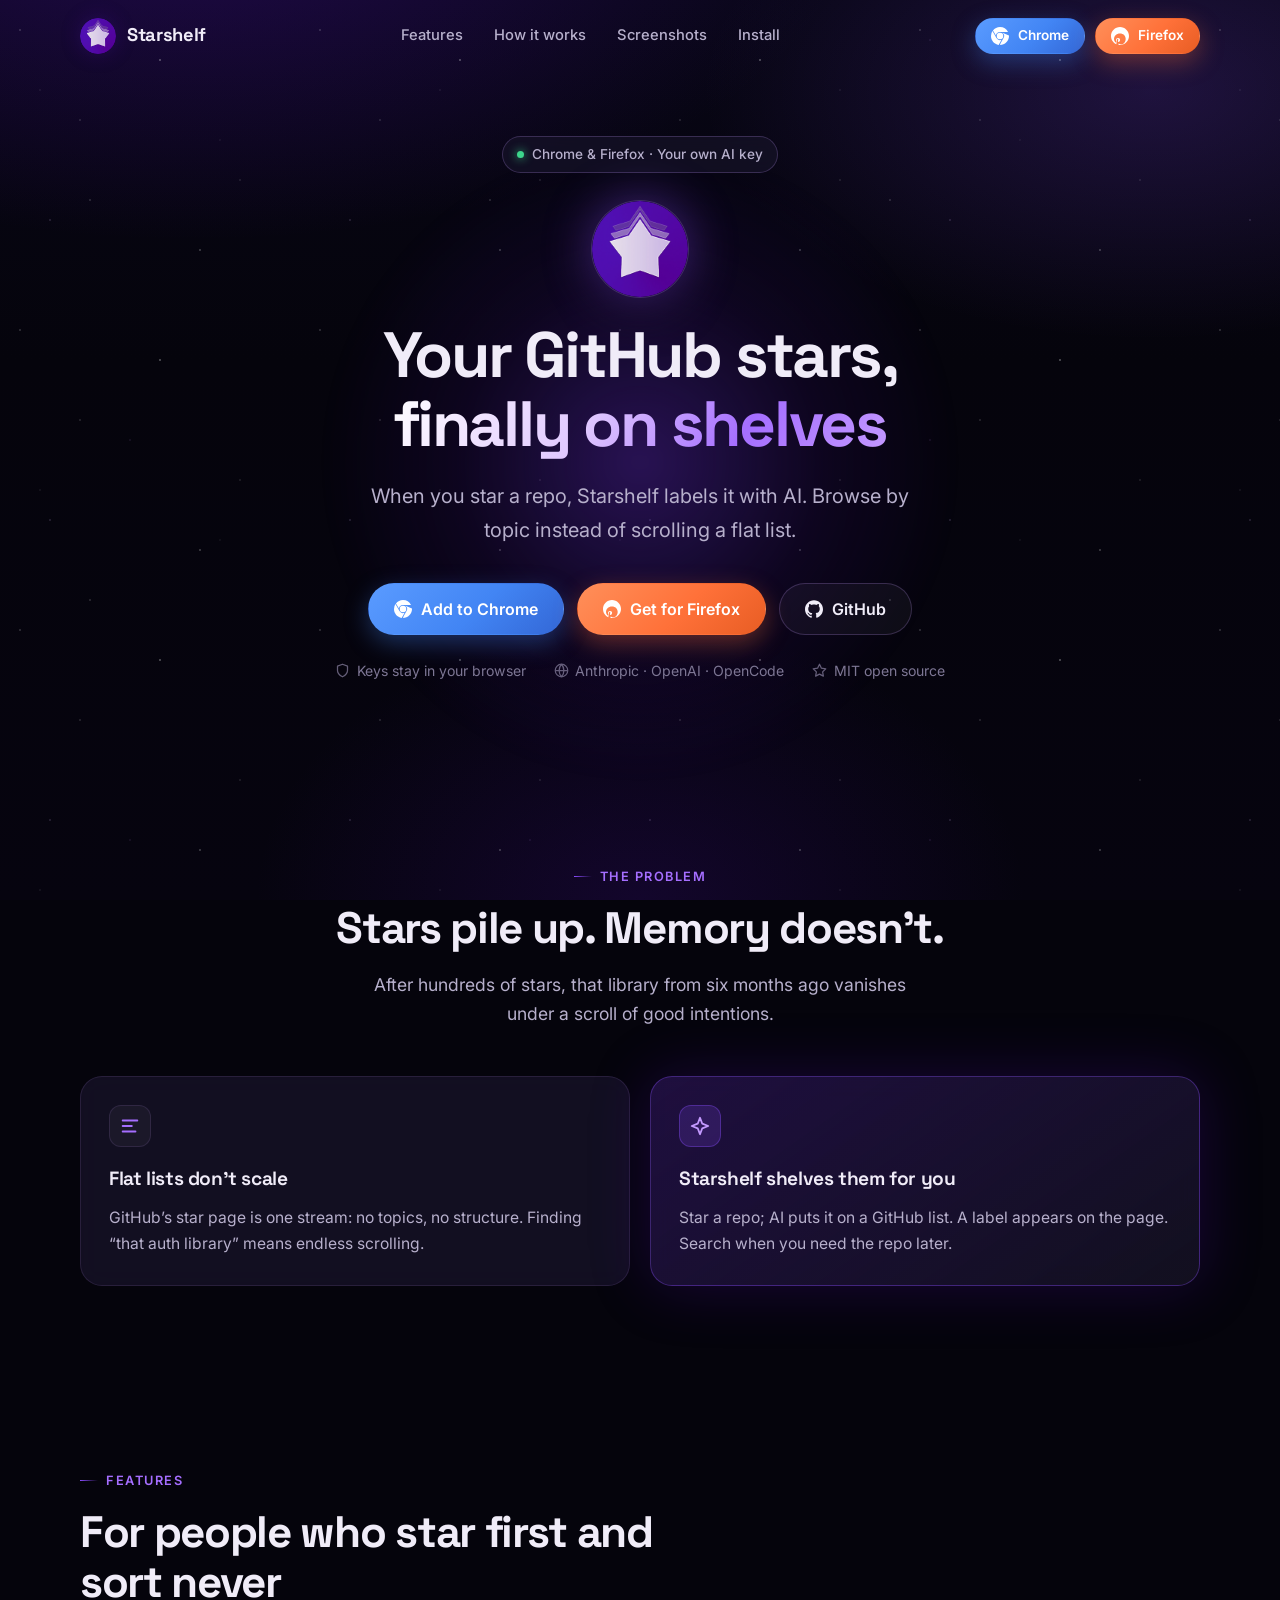
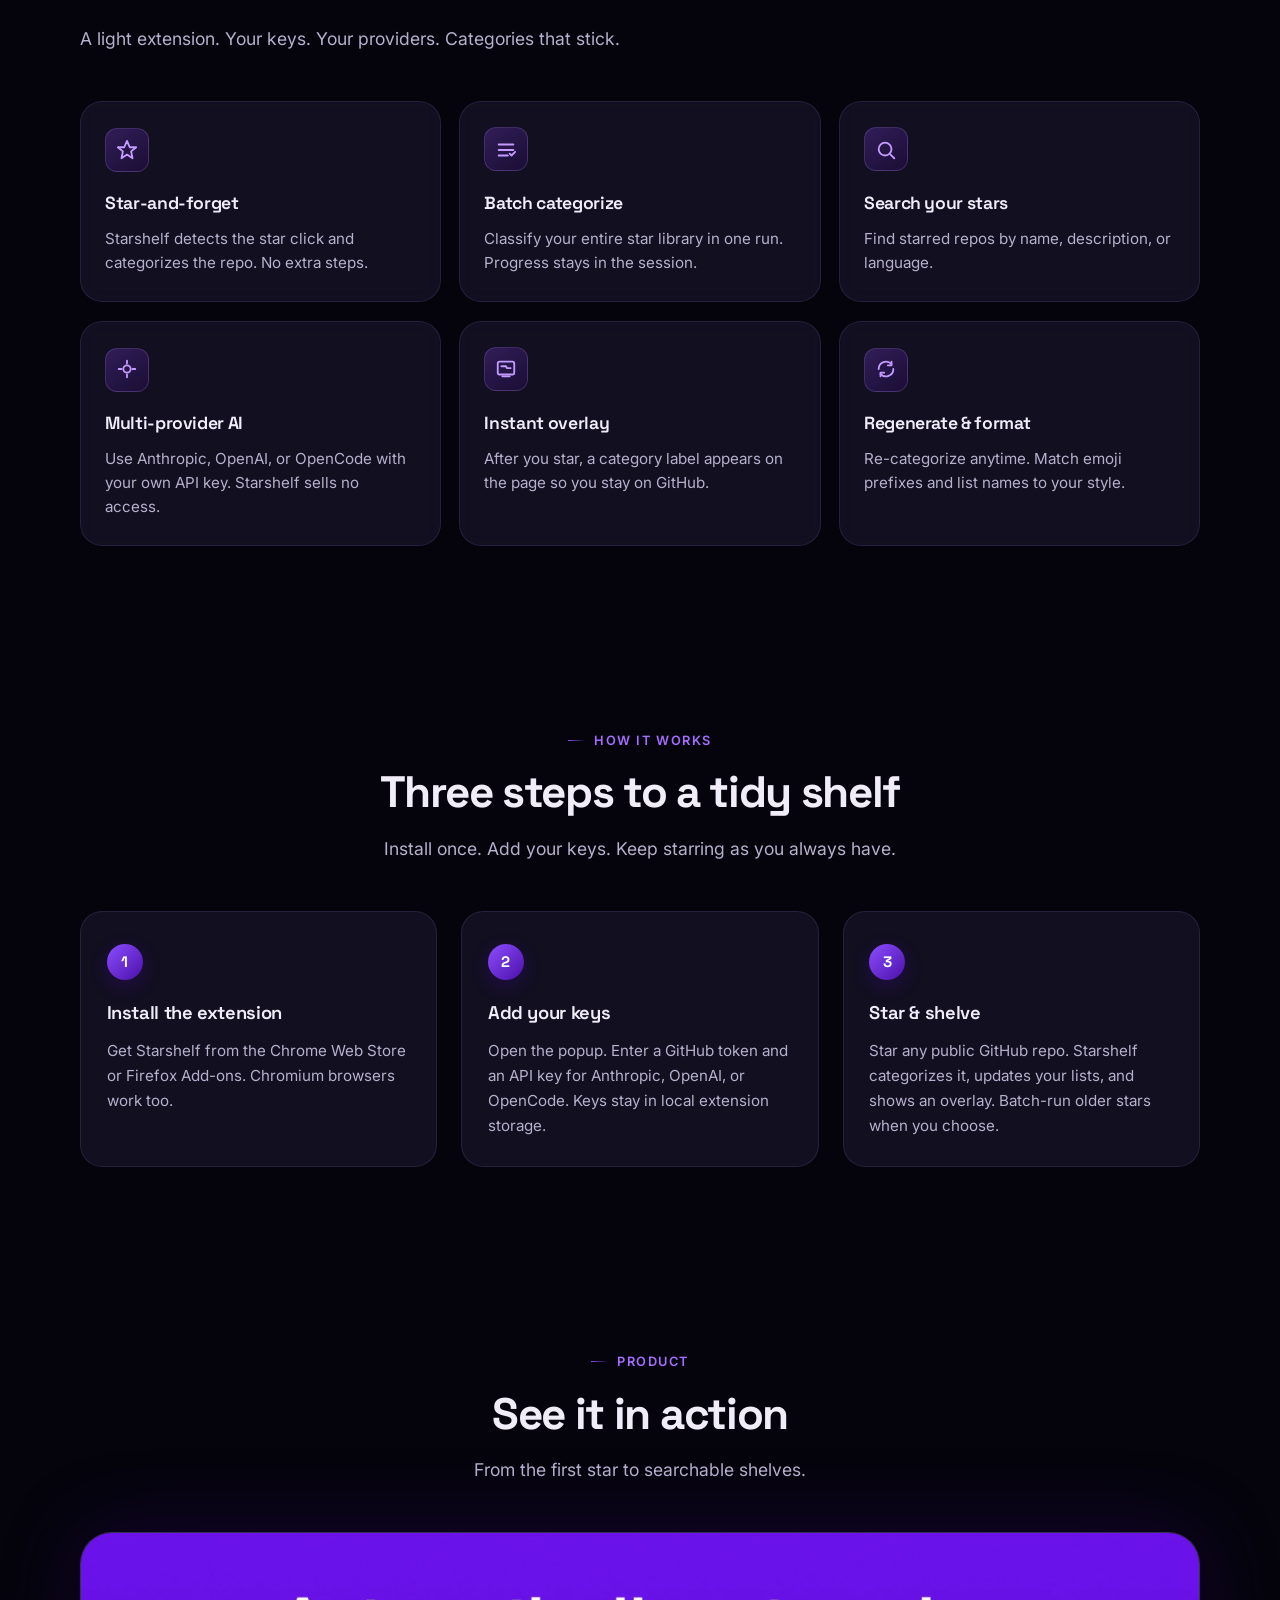
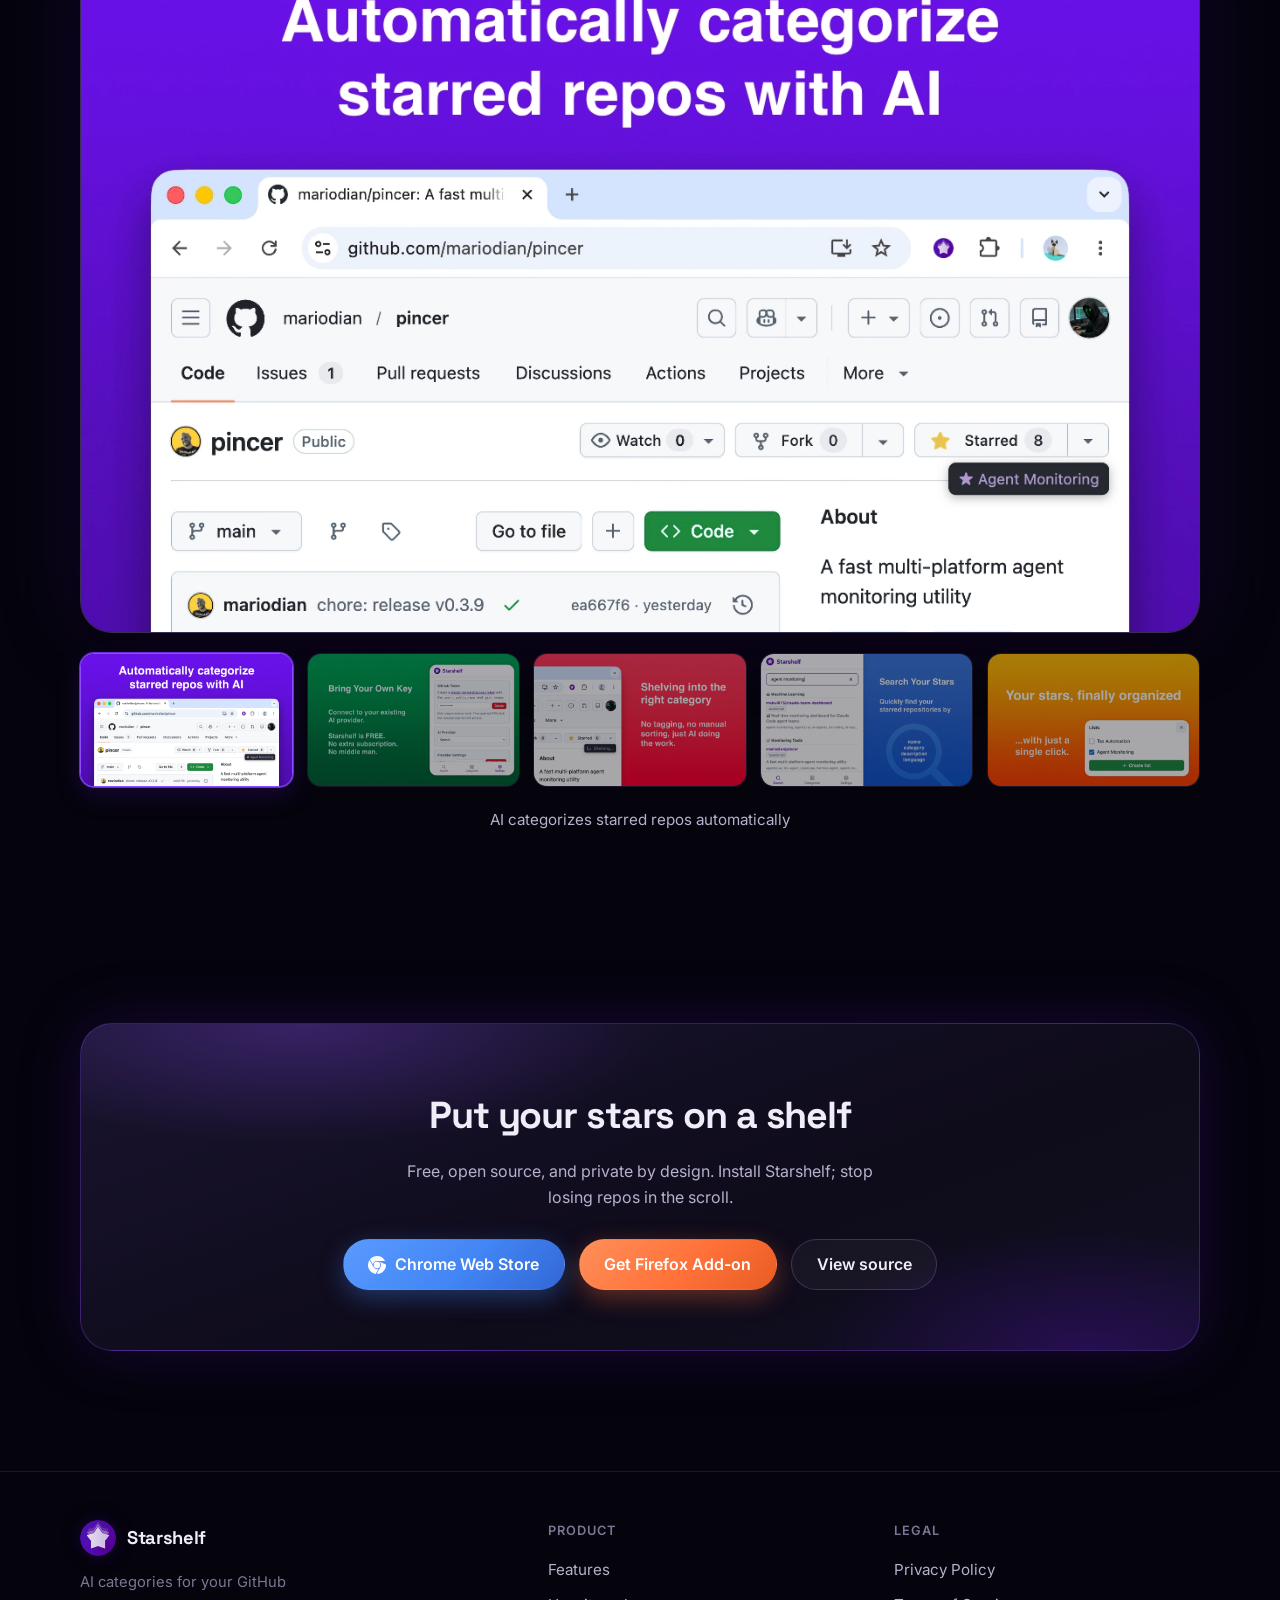
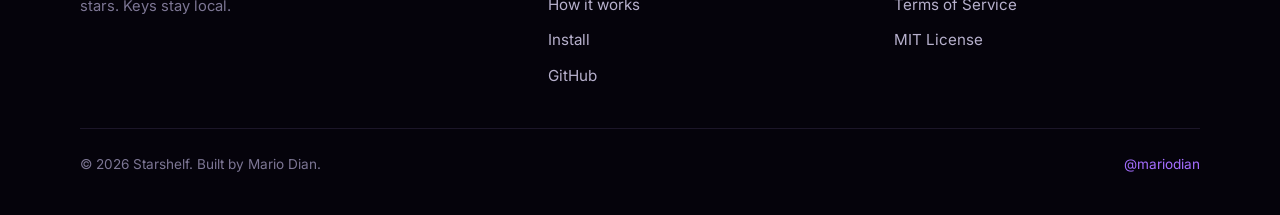
==== index.html @ 8010df92 "feat: add Starshelf marketing site for GitHub Pages Landing page, privacy policy, and terms of servi" ====
<!DOCTYPE html>
<html lang="en">
  <head>
    <meta charset="utf-8" />
    <meta name="viewport" content="width=device-width, initial-scale=1" />
    <title>Starshelf — Auto-categorize GitHub stars with AI</title>
    <meta
      name="description"
      content="Starshelf auto-categorizes your GitHub stars with AI. Chrome and Firefox. Your keys stay in your browser."
    />
    <meta name="theme-color" content="#0a0814" />
    <meta property="og:type" content="website" />
    <meta property="og:title" content="Starshelf — Auto-categorize GitHub stars with AI" />
    <meta
      property="og:description"
      content="Star a repo. Starshelf shelves it. Chrome and Firefox."
    />
    <meta property="og:image" content="assets/icon-256.png" />
    <meta name="twitter:card" content="summary" />
    <meta name="twitter:title" content="Starshelf" />
    <meta
      name="twitter:description"
      content="Auto-categorize GitHub stars with AI. Chrome and Firefox."
    />
    <link rel="icon" type="image/png" href="assets/icon-256.png" />
    <link rel="apple-touch-icon" href="assets/icon-256.png" />
    <link rel="preconnect" href="https://fonts.googleapis.com" />
    <link rel="preconnect" href="https://fonts.gstatic.com" crossorigin />
    <link
      href="https://fonts.googleapis.com/css2?family=Inter:wght@400;500;600;700&family=Space+Grotesk:wght@500;600;700&display=swap"
      rel="stylesheet"
    />
    <link rel="stylesheet" href="css/styles.css" />
  </head>
  <body>
    <div class="cosmic-bg" aria-hidden="true"></div>
    <div class="stars" aria-hidden="true"></div>
    <div class="stars-2" aria-hidden="true"></div>

    <header class="site-header">
      <nav class="nav" aria-label="Primary">
        <a class="brand" href="index.html">
          <img class="brand-mark" src="assets/icon-256.png" width="36" height="36" alt="" />
          Starshelf
        </a>

        <ul class="nav-links">
          <li><a href="#features">Features</a></li>
          <li><a href="#how-it-works">How it works</a></li>
          <li><a href="#screenshots">Screenshots</a></li>
          <li><a href="#install">Install</a></li>
        </ul>

        <div class="nav-cta">
          <a
            class="btn btn-chrome btn-sm"
            href="https://chromewebstore.google.com/detail/starshelf/cofjbnkmfcpmpdlonjookehnpncaalpj"
            target="_blank"
            rel="noopener noreferrer"
          >
            <svg viewBox="0 0 24 24" fill="currentColor" aria-hidden="true">
              <path
                d="M12 0C8.21 0 4.831 1.757 2.632 4.501l3.953 6.848A5.454 5.454 0 0 1 12 6.545h10.691A12 12 0 0 0 12 0zM1.931 5.47A11.943 11.943 0 0 0 0 12c0 6.012 4.42 10.991 10.189 11.864l3.953-6.847a5.45 5.45 0 0 1-6.865-2.29zm13.342 2.166a5.446 5.446 0 0 1 1.45 7.09l.002.002-3.954 6.848A12 12 0 0 0 12 24c6.627 0 12-5.373 12-12 0-.255-.01-.508-.028-.76zM12 16.364a4.364 4.364 0 1 1 0-8.728 4.364 4.364 0 0 1 0 8.728z"
              />
            </svg>
            Chrome
          </a>
          <a
            class="btn btn-firefox btn-sm"
            href="https://addons.mozilla.org/en-US/firefox/addon/starshelf/"
            target="_blank"
            rel="noopener noreferrer"
          >
            <svg viewBox="0 0 24 24" fill="currentColor" aria-hidden="true">
              <path
                d="M12 0C5.373 0 0 5.373 0 12c0 4.959 3.013 9.204 7.277 10.999-.054-.47-.103-1.194.021-1.71.113-.466.728-2.967.728-2.967s-.186-.372-.186-.92c0-.862.5-1.506 1.122-1.506.529 0 .785.397.785.873 0 .532-.338 1.327-.513 2.064-.146.617.309 1.12.917 1.12 1.101 0 1.947-1.161 1.947-2.835 0-1.482-1.065-2.518-2.587-2.518-1.762 0-2.797 1.322-2.797 2.688 0 .532.205 1.103.461 1.414a.37.37 0 0 1 .085.354c-.093.39-.3 1.23-.341 1.401-.053.226-.176.274-.406.165-1.514-.705-2.461-2.92-2.461-4.701 0-3.831 2.784-7.352 8.024-7.352 4.213 0 7.49 3.003 7.49 7.015 0 4.186-2.64 7.554-6.304 7.554-1.231 0-2.39-.641-2.785-1.398l-.757 2.884c-.274 1.055-1.015 2.378-1.512 3.184A12.01 12.01 0 0 0 12 24c6.627 0 12-5.373 12-12S18.627 0 12 0z"
              />
            </svg>
            Firefox
          </a>
        </div>

        <button
          class="nav-toggle"
          type="button"
          aria-label="Open menu"
          aria-expanded="false"
          aria-controls="mobile-nav"
        >
          <svg viewBox="0 0 24 24" fill="none" stroke="currentColor" stroke-width="2" aria-hidden="true">
            <path d="M4 7h16M4 12h16M4 17h16" stroke-linecap="round" />
          </svg>
        </button>
      </nav>
    </header>

    <main>
      <!-- Hero -->
      <section class="hero">
        <div class="hero-orb" aria-hidden="true"></div>
        <div class="container">
          <div class="hero-badge reveal">
            <span class="hero-badge-dot" aria-hidden="true"></span>
            Chrome &amp; Firefox · Your own AI key
          </div>

          <img
            class="hero-icon reveal reveal-delay-1"
            src="assets/icon-256.png"
            width="96"
            height="96"
            alt="Starshelf icon — stacked stars on purple"
          />

          <h1 class="reveal reveal-delay-1">
            Your GitHub stars,<br />
            <span class="gradient">finally on shelves</span>
          </h1>

          <p class="hero-lead reveal reveal-delay-2">
            When you star a repo, Starshelf labels it with AI. Browse by topic instead of
            scrolling a flat list.
          </p>

          <div class="hero-actions reveal reveal-delay-3">
            <a
              class="btn btn-chrome btn-lg"
              href="https://chromewebstore.google.com/detail/starshelf/cofjbnkmfcpmpdlonjookehnpncaalpj"
              target="_blank"
              rel="noopener noreferrer"
            >
              <svg viewBox="0 0 24 24" fill="currentColor" aria-hidden="true">
                <path
                  d="M12 0C8.21 0 4.831 1.757 2.632 4.501l3.953 6.848A5.454 5.454 0 0 1 12 6.545h10.691A12 12 0 0 0 12 0zM1.931 5.47A11.943 11.943 0 0 0 0 12c0 6.012 4.42 10.991 10.189 11.864l3.953-6.847a5.45 5.45 0 0 1-6.865-2.29zm13.342 2.166a5.446 5.446 0 0 1 1.45 7.09l.002.002-3.954 6.848A12 12 0 0 0 12 24c6.627 0 12-5.373 12-12 0-.255-.01-.508-.028-.76zM12 16.364a4.364 4.364 0 1 1 0-8.728 4.364 4.364 0 0 1 0 8.728z"
                />
              </svg>
              Add to Chrome
            </a>
            <a
              class="btn btn-firefox btn-lg"
              href="https://addons.mozilla.org/en-US/firefox/addon/starshelf/"
              target="_blank"
              rel="noopener noreferrer"
            >
              <svg viewBox="0 0 24 24" fill="currentColor" aria-hidden="true">
                <path
                  d="M12 0C5.373 0 0 5.373 0 12c0 4.959 3.013 9.204 7.277 10.999-.054-.47-.103-1.194.021-1.71.113-.466.728-2.967.728-2.967s-.186-.372-.186-.92c0-.862.5-1.506 1.122-1.506.529 0 .785.397.785.873 0 .532-.338 1.327-.513 2.064-.146.617.309 1.12.917 1.12 1.101 0 1.947-1.161 1.947-2.835 0-1.482-1.065-2.518-2.587-2.518-1.762 0-2.797 1.322-2.797 2.688 0 .532.205 1.103.461 1.414a.37.37 0 0 1 .085.354c-.093.39-.3 1.23-.341 1.401-.053.226-.176.274-.406.165-1.514-.705-2.461-2.92-2.461-4.701 0-3.831 2.784-7.352 8.024-7.352 4.213 0 7.49 3.003 7.49 7.015 0 4.186-2.64 7.554-6.304 7.554-1.231 0-2.39-.641-2.785-1.398l-.757 2.884c-.274 1.055-1.015 2.378-1.512 3.184A12.01 12.01 0 0 0 12 24c6.627 0 12-5.373 12-12S18.627 0 12 0z"
                />
              </svg>
              Get for Firefox
            </a>
            <a
              class="btn btn-ghost btn-lg"
              href="https://github.com/mariodian/starshelf"
              target="_blank"
              rel="noopener noreferrer"
            >
              <svg viewBox="0 0 24 24" fill="currentColor" aria-hidden="true">
                <path
                  d="M12 .297c-6.63 0-12 5.373-12 12 0 5.303 3.438 9.8 8.205 11.385.6.113.82-.258.82-.577 0-.285-.01-1.04-.015-2.04-3.338.724-4.042-1.61-4.042-1.61C4.422 18.07 3.633 17.7 3.633 17.7c-1.087-.744.084-.729.084-.729 1.205.084 1.838 1.236 1.838 1.236 1.07 1.835 2.809 1.305 3.495.998.108-.776.417-1.305.76-1.605-2.665-.3-5.466-1.332-5.466-5.93 0-1.31.465-2.38 1.235-3.22-.135-.303-.54-1.523.105-3.176 0 0 1.005-.322 3.3 1.23.96-.267 1.98-.399 3-.405 1.02.006 2.04.138 3 .405 2.28-1.552 3.285-1.23 3.285-1.23.645 1.653.24 2.873.12 3.176.765.84 1.23 1.91 1.23 3.22 0 4.61-2.805 5.625-5.475 5.92.42.36.81 1.096.81 2.22 0 1.606-.015 2.896-.015 3.286 0 .315.21.69.825.57C20.565 22.092 24 17.592 24 12.297c0-6.627-5.373-12-12-12"
                />
              </svg>
              GitHub
            </a>
          </div>

          <div class="hero-meta reveal reveal-delay-4">
            <span>
              <svg viewBox="0 0 24 24" fill="none" stroke="currentColor" stroke-width="2" aria-hidden="true">
                <path d="M12 22s8-4 8-10V5l-8-3-8 3v7c0 6 8 10 8 10z" stroke-linecap="round" stroke-linejoin="round" />
              </svg>
              Keys stay in your browser
            </span>
            <span>
              <svg viewBox="0 0 24 24" fill="none" stroke="currentColor" stroke-width="2" aria-hidden="true">
                <circle cx="12" cy="12" r="10" />
                <path d="M2 12h20M12 2a15 15 0 0 1 0 20M12 2a15 15 0 0 0 0 20" />
              </svg>
              Anthropic · OpenAI · OpenCode
            </span>
            <span>
              <svg viewBox="0 0 24 24" fill="none" stroke="currentColor" stroke-width="2" aria-hidden="true">
                <path d="M12 2l3.09 6.26L22 9.27l-5 4.87 1.18 6.88L12 17.77l-6.18 3.25L7 14.14 2 9.27l6.91-1.01L12 2z" stroke-linejoin="round" />
              </svg>
              MIT open source
            </span>
          </div>
        </div>
      </section>

      <!-- Problem -->
      <section class="section" id="why" aria-labelledby="why-title">
        <div class="container">
          <div class="section-header centered reveal">
            <div class="section-label">The problem</div>
            <h2 class="section-title" id="why-title">Stars pile up. Memory doesn’t.</h2>
            <p class="section-lead">
              After hundreds of stars, that library from six months ago vanishes under a scroll of
              good intentions.
            </p>
          </div>

          <div class="problem-grid">
            <article class="problem-card reveal">
              <div class="problem-icon" aria-hidden="true">
                <svg viewBox="0 0 24 24" fill="none" stroke="currentColor" stroke-width="2">
                  <path d="M4 6h16M4 12h10M4 18h14" stroke-linecap="round" />
                </svg>
              </div>
              <h3>Flat lists don’t scale</h3>
              <p>
                GitHub’s star page is one stream: no topics, no structure. Finding “that auth
                library” means endless scrolling.
              </p>
            </article>
            <article class="problem-card highlight reveal reveal-delay-1">
              <div class="problem-icon" aria-hidden="true">
                <svg viewBox="0 0 24 24" fill="none" stroke="currentColor" stroke-width="2">
                  <path d="M12 3l2.5 6.5L21 12l-6.5 2.5L12 21l-2.5-6.5L3 12l6.5-2.5L12 3z" stroke-linejoin="round" />
                </svg>
              </div>
              <h3>Starshelf shelves them for you</h3>
              <p>
                Star a repo; AI puts it on a GitHub list. A label appears on the page. Search when
                you need the repo later.
              </p>
            </article>
          </div>
        </div>
      </section>

      <!-- Features -->
      <section class="section" id="features" aria-labelledby="features-title">
        <div class="container">
          <div class="section-header reveal">
            <div class="section-label">Features</div>
            <h2 class="section-title" id="features-title">For people who star first and sort never</h2>
            <p class="section-lead">A light extension. Your keys. Your providers. Categories that stick.</p>
          </div>

          <div class="features-grid">
            <article class="feature-card reveal">
              <div class="feature-icon" aria-hidden="true">
                <svg viewBox="0 0 24 24" fill="none" stroke="currentColor" stroke-width="2">
                  <path d="M12 2l3 7h7l-5.5 4.5L18 21l-6-4-6 4 1.5-7.5L2 9h7l3-7z" stroke-linejoin="round" />
                </svg>
              </div>
              <h3>Star-and-forget</h3>
              <p>Starshelf detects the star click and categorizes the repo. No extra steps.</p>
            </article>

            <article class="feature-card reveal reveal-delay-1">
              <div class="feature-icon" aria-hidden="true">
                <svg viewBox="0 0 24 24" fill="none" stroke="currentColor" stroke-width="2">
                  <path d="M4 6h16M4 12h16M4 18h10" stroke-linecap="round" />
                  <path d="M16 16l2 2 4-4" stroke-linecap="round" stroke-linejoin="round" />
                </svg>
              </div>
              <h3>Batch categorize</h3>
              <p>Classify your entire star library in one run. Progress stays in the session.</p>
            </article>

            <article class="feature-card reveal reveal-delay-2">
              <div class="feature-icon" aria-hidden="true">
                <svg viewBox="0 0 24 24" fill="none" stroke="currentColor" stroke-width="2">
                  <circle cx="11" cy="11" r="7" />
                  <path d="M21 21l-4.3-4.3" stroke-linecap="round" />
                </svg>
              </div>
              <h3>Search your stars</h3>
              <p>Find starred repos by name, description, or language.</p>
            </article>

            <article class="feature-card reveal">
              <div class="feature-icon" aria-hidden="true">
                <svg viewBox="0 0 24 24" fill="none" stroke="currentColor" stroke-width="2">
                  <path d="M12 3v3M12 18v3M3 12h3M18 12h3" stroke-linecap="round" />
                  <circle cx="12" cy="12" r="4" />
                </svg>
              </div>
              <h3>Multi-provider AI</h3>
              <p>Use Anthropic, OpenAI, or OpenCode with your own API key. Starshelf sells no access.</p>
            </article>

            <article class="feature-card reveal reveal-delay-1">
              <div class="feature-icon" aria-hidden="true">
                <svg viewBox="0 0 24 24" fill="none" stroke="currentColor" stroke-width="2">
                  <rect x="3" y="4" width="18" height="14" rx="2" />
                  <path d="M8 20h8M7 9h5l1 2h4" stroke-linecap="round" stroke-linejoin="round" />
                </svg>
              </div>
              <h3>Instant overlay</h3>
              <p>After you star, a category label appears on the page so you stay on GitHub.</p>
            </article>

            <article class="feature-card reveal reveal-delay-2">
              <div class="feature-icon" aria-hidden="true">
                <svg viewBox="0 0 24 24" fill="none" stroke="currentColor" stroke-width="2">
                  <path d="M4 12a8 8 0 0 1 14-5.3M20 12a8 8 0 0 1-14 5.3" stroke-linecap="round" />
                  <path d="M18 4v4h-4M6 20v-4h4" stroke-linecap="round" stroke-linejoin="round" />
                </svg>
              </div>
              <h3>Regenerate &amp; format</h3>
              <p>Re-categorize anytime. Match emoji prefixes and list names to your style.</p>
            </article>
          </div>
        </div>
      </section>

      <!-- How it works -->
      <section class="section" id="how-it-works" aria-labelledby="how-title">
        <div class="container">
          <div class="section-header centered reveal">
            <div class="section-label">How it works</div>
            <h2 class="section-title" id="how-title">Three steps to a tidy shelf</h2>
            <p class="section-lead">Install once. Add your keys. Keep starring as you always have.</p>
          </div>

          <div class="steps">
            <article class="step reveal">
              <div class="step-num">1</div>
              <h3>Install the extension</h3>
              <p>Get Starshelf from the Chrome Web Store or Firefox Add-ons. Chromium browsers work too.</p>
            </article>
            <article class="step reveal reveal-delay-1">
              <div class="step-num">2</div>
              <h3>Add your keys</h3>
              <p>
                Open the popup. Enter a GitHub token and an API key for Anthropic, OpenAI, or OpenCode.
                Keys stay in local extension storage.
              </p>
            </article>
            <article class="step reveal reveal-delay-2">
              <div class="step-num">3</div>
              <h3>Star &amp; shelve</h3>
              <p>
                Star any public GitHub repo. Starshelf categorizes it, updates your lists, and shows an
                overlay. Batch-run older stars when you choose.
              </p>
            </article>
          </div>
        </div>
      </section>

      <!-- Screenshots -->
      <section class="section" id="screenshots" aria-labelledby="shots-title">
        <div class="container">
          <div class="section-header centered reveal">
            <div class="section-label">Product</div>
            <h2 class="section-title" id="shots-title">See it in action</h2>
            <p class="section-lead">From the first star to searchable shelves.</p>
          </div>

          <div class="shots-stage reveal">
            <div class="shot-main">
              <img
                data-shot-main
                src="assets/screen-1.webp"
                width="1280"
                height="800"
                alt="AI categorizes starred repos automatically"
              />
            </div>
            <div class="shots-rail" role="group" aria-label="Screenshot thumbnails">
              <button
                type="button"
                class="shot-thumb active"
                data-shot-thumb
                data-src="assets/screen-1.webp"
                data-alt="AI categorizes starred repos automatically"
                data-caption="AI categorizes starred repos automatically"
                aria-pressed="true"
              >
                <img src="assets/screen-1.webp" width="320" height="200" alt="" />
              </button>
              <button
                type="button"
                class="shot-thumb"
                data-shot-thumb
                data-src="assets/screen-2.webp"
                data-alt="Bring your own API key"
                data-caption="Your own API key — Anthropic, OpenAI, or OpenCode"
                aria-pressed="false"
              >
                <img src="assets/screen-2.webp" width="320" height="200" alt="" />
              </button>
              <button
                type="button"
                class="shot-thumb"
                data-shot-thumb
                data-src="assets/screen-3.webp"
                data-alt="Stars land on the right category"
                data-caption="Stars land on the right category"
                aria-pressed="false"
              >
                <img src="assets/screen-3.webp" width="320" height="200" alt="" />
              </button>
              <button
                type="button"
                class="shot-thumb"
                data-shot-thumb
                data-src="assets/screen-4.webp"
                data-alt="Search your stars"
                data-caption="Search by name, description, or language"
                aria-pressed="false"
              >
                <img src="assets/screen-4.webp" width="320" height="200" alt="" />
              </button>
              <button
                type="button"
                class="shot-thumb"
                data-shot-thumb
                data-src="assets/screen-5.webp"
                data-alt="Your stars, finally organized"
                data-caption="Your stars, finally organized"
                aria-pressed="false"
              >
                <img src="assets/screen-5.webp" width="320" height="200" alt="" />
              </button>
            </div>
            <p class="shot-caption" data-shot-caption>AI categorizes starred repos automatically</p>
          </div>
        </div>
      </section>

      <!-- Install -->
      <section class="section" id="install" aria-labelledby="install-title">
        <div class="container">
          <div class="install-band reveal">
            <h2 id="install-title">Put your stars on a shelf</h2>
            <p>Free, open source, and private by design. Install Starshelf; stop losing repos in the scroll.</p>
            <div class="install-actions">
              <a
                class="btn btn-chrome btn-lg"
                href="https://chromewebstore.google.com/detail/starshelf/cofjbnkmfcpmpdlonjookehnpncaalpj"
                target="_blank"
                rel="noopener noreferrer"
              >
                <svg viewBox="0 0 24 24" fill="currentColor" aria-hidden="true">
                  <path
                    d="M12 0C8.21 0 4.831 1.757 2.632 4.501l3.953 6.848A5.454 5.454 0 0 1 12 6.545h10.691A12 12 0 0 0 12 0zM1.931 5.47A11.943 11.943 0 0 0 0 12c0 6.012 4.42 10.991 10.189 11.864l3.953-6.847a5.45 5.45 0 0 1-6.865-2.29zm13.342 2.166a5.446 5.446 0 0 1 1.45 7.09l.002.002-3.954 6.848A12 12 0 0 0 12 24c6.627 0 12-5.373 12-12 0-.255-.01-.508-.028-.76zM12 16.364a4.364 4.364 0 1 1 0-8.728 4.364 4.364 0 0 1 0 8.728z"
                  />
                </svg>
                Chrome Web Store
              </a>
              <a
                class="btn btn-firefox btn-lg"
                href="https://addons.mozilla.org/en-US/firefox/addon/starshelf/"
                target="_blank"
                rel="noopener noreferrer"
              >
                Get Firefox Add-on
              </a>
              <a
                class="btn btn-ghost btn-lg"
                href="https://github.com/mariodian/starshelf"
                target="_blank"
                rel="noopener noreferrer"
              >
                View source
              </a>
            </div>
          </div>
        </div>
      </section>
    </main>

    <footer class="site-footer">
      <div class="container">
        <div class="footer-grid">
          <div class="footer-brand">
            <a class="brand" href="index.html">
              <img class="brand-mark" src="assets/icon-256.png" width="36" height="36" alt="" />
              Starshelf
            </a>
            <p>AI categories for your GitHub stars. Keys stay local.</p>
          </div>
          <div class="footer-col">
            <h4>Product</h4>
            <ul>
              <li><a href="#features">Features</a></li>
              <li><a href="#how-it-works">How it works</a></li>
              <li><a href="#install">Install</a></li>
              <li>
                <a href="https://github.com/mariodian/starshelf" target="_blank" rel="noopener noreferrer">GitHub</a>
              </li>
            </ul>
          </div>
          <div class="footer-col">
            <h4>Legal</h4>
            <ul>
              <li><a href="privacy.html">Privacy Policy</a></li>
              <li><a href="terms.html">Terms of Service</a></li>
              <li>
                <a href="https://github.com/mariodian/starshelf/blob/main/LICENSE" target="_blank" rel="noopener noreferrer">MIT License</a>
              </li>
            </ul>
          </div>
        </div>
        <div class="footer-bottom">
          <span>© <span data-year>2026</span> Starshelf. Built by Mario Dian.</span>
          <span>
            <a href="https://x.com/mariodian" target="_blank" rel="noopener noreferrer">@mariodian</a>
          </span>
        </div>
      </div>
    </footer>

    <script src="js/main.js" defer></script>
  </body>
</html>
---- css/styles.css ----
/* Starshelf — dark cosmic product site */

:root {
  --bg-deep: #05040c;
  --bg-base: #0a0814;
  --bg-elevated: #12101f;
  --bg-card: rgba(24, 20, 42, 0.72);
  --bg-card-solid: #161328;
  --bg-glass: rgba(18, 16, 32, 0.72);

  --purple-50: #f3eaff;
  --purple-100: #e0c8ff;
  --purple-200: #c49aff;
  --purple-300: #a56eff;
  --purple-400: #8b4dff;
  --purple-500: #6b2fd9;
  --purple-600: #4c10a9;
  --purple-700: #3a0c82;
  --purple-glow: rgba(139, 77, 255, 0.45);
  --purple-glow-soft: rgba(76, 16, 169, 0.28);

  --text-primary: #f0ecf8;
  --text-secondary: #b7b0cc;
  --text-muted: #7d7694;
  --text-inverse: #ffffff;

  --border-subtle: rgba(196, 154, 255, 0.12);
  --border-strong: rgba(196, 154, 255, 0.22);
  --border-focus: var(--purple-400);

  --chrome: #4285f4;
  --firefox: #ff7139;
  --success: #3dd68c;

  --radius-sm: 8px;
  --radius-md: 14px;
  --radius-lg: 22px;
  --radius-xl: 32px;
  --radius-pill: 999px;

  --shadow-card: 0 18px 50px rgba(0, 0, 0, 0.45);
  --shadow-glow: 0 0 60px var(--purple-glow-soft);
  --shadow-btn: 0 8px 28px rgba(76, 16, 169, 0.45);

  --font-sans: "Inter", system-ui, -apple-system, BlinkMacSystemFont, "Segoe UI",
    sans-serif;
  --font-display: "Space Grotesk", var(--font-sans);

  --nav-h: 72px;
  --container: 1120px;
  --ease: cubic-bezier(0.22, 1, 0.36, 1);
  --header-blur: saturate(140%) blur(16px);
}

*,
*::before,
*::after {
  box-sizing: border-box;
}

html {
  scroll-behavior: smooth;
  scroll-padding-top: calc(var(--nav-h) + 16px);
  -webkit-text-size-adjust: 100%;
}

body {
  margin: 0;
  min-height: 100vh;
  font-family: var(--font-sans);
  font-size: 16px;
  line-height: 1.65;
  color: var(--text-primary);
  background: var(--bg-deep);
  -webkit-font-smoothing: antialiased;
  -moz-osx-font-smoothing: grayscale;
  overflow-x: hidden;
}

img {
  max-width: 100%;
  height: auto;
  display: block;
}

a {
  color: var(--purple-300);
  text-decoration: none;
  transition: color 0.2s var(--ease);
}

a:hover {
  color: var(--purple-100);
}

:focus-visible {
  outline: 2px solid var(--border-focus);
  outline-offset: 3px;
}

/* ——— Starfield background ——— */

.cosmic-bg {
  position: fixed;
  inset: 0;
  z-index: -2;
  pointer-events: none;
  background:
    radial-gradient(1200px 600px at 15% -10%, rgba(76, 16, 169, 0.35), transparent 55%),
    radial-gradient(900px 500px at 90% 10%, rgba(139, 77, 255, 0.18), transparent 50%),
    radial-gradient(700px 500px at 50% 100%, rgba(58, 12, 130, 0.25), transparent 55%),
    linear-gradient(180deg, #080616 0%, var(--bg-deep) 40%, #06040f 100%);
}

.stars,
.stars-2 {
  position: fixed;
  inset: 0;
  z-index: -1;
  pointer-events: none;
  background-repeat: repeat;
  background-size: 300px 300px;
  opacity: 0.55;
}

.stars {
  background-image:
    radial-gradient(1px 1px at 20px 30px, rgba(255, 255, 255, 0.9), transparent),
    radial-gradient(1px 1px at 80px 120px, rgba(255, 255, 255, 0.7), transparent),
    radial-gradient(1.5px 1.5px at 160px 60px, rgba(255, 255, 255, 0.85), transparent),
    radial-gradient(1px 1px at 240px 180px, rgba(255, 255, 255, 0.55), transparent),
    radial-gradient(1px 1px at 50px 220px, rgba(224, 200, 255, 0.8), transparent),
    radial-gradient(1.5px 1.5px at 200px 250px, rgba(255, 255, 255, 0.65), transparent);
  animation: drift 120s linear infinite;
}

.stars-2 {
  background-image:
    radial-gradient(1px 1px at 40px 90px, rgba(255, 255, 255, 0.5), transparent),
    radial-gradient(1px 1px at 130px 40px, rgba(196, 154, 255, 0.7), transparent),
    radial-gradient(1px 1px at 220px 140px, rgba(255, 255, 255, 0.4), transparent),
    radial-gradient(1.5px 1.5px at 90px 200px, rgba(255, 255, 255, 0.6), transparent);
  background-size: 400px 400px;
  opacity: 0.4;
  animation: drift 180s linear infinite reverse;
}

@keyframes drift {
  from {
    transform: translate3d(0, 0, 0);
  }
  to {
    transform: translate3d(-300px, -150px, 0);
  }
}

/* ——— Layout ——— */

.container {
  width: min(100% - 2.5rem, var(--container));
  margin-inline: auto;
}

.section {
  padding: 5.5rem 0;
  position: relative;
}

.section-sm {
  padding: 3.5rem 0;
}

.section-label {
  display: inline-flex;
  align-items: center;
  gap: 0.5rem;
  font-size: 0.8rem;
  font-weight: 600;
  letter-spacing: 0.12em;
  text-transform: uppercase;
  color: var(--purple-300);
  margin-bottom: 1rem;
}

.section-label::before {
  content: "";
  width: 18px;
  height: 1px;
  background: linear-gradient(90deg, var(--purple-400), transparent);
}

.section-title {
  font-family: var(--font-display);
  font-size: clamp(1.85rem, 3.5vw, 2.75rem);
  font-weight: 700;
  letter-spacing: -0.03em;
  line-height: 1.15;
  margin: 0 0 1rem;
  color: var(--text-primary);
}

.section-lead {
  font-size: 1.1rem;
  color: var(--text-secondary);
  max-width: 36rem;
  margin: 0;
}

.section-header {
  margin-bottom: 3rem;
  max-width: 40rem;
}

.section-header.centered {
  text-align: center;
  margin-inline: auto;
}

.section-header.centered .section-lead {
  margin-inline: auto;
}

/* ——— Nav ——— */

.site-header {
  position: sticky;
  top: 0;
  z-index: 100;
  height: var(--nav-h);
  display: flex;
  align-items: center;
  border-bottom: 1px solid transparent;
  transition:
    background 0.3s var(--ease),
    border-color 0.3s var(--ease),
    backdrop-filter 0.3s var(--ease);
}

.site-header.scrolled {
  background: var(--bg-glass);
  backdrop-filter: var(--header-blur);
  -webkit-backdrop-filter: var(--header-blur);
  border-bottom-color: var(--border-subtle);
}

.nav {
  display: flex;
  align-items: center;
  justify-content: space-between;
  gap: 1.5rem;
  width: min(100% - 2.5rem, var(--container));
  margin-inline: auto;
}

.brand {
  display: inline-flex;
  align-items: center;
  gap: 0.7rem;
  color: var(--text-primary);
  font-family: var(--font-display);
  font-weight: 700;
  font-size: 1.15rem;
  letter-spacing: -0.02em;
}

.brand:hover {
  color: var(--text-primary);
}

.brand-mark {
  width: 36px;
  height: 36px;
  border-radius: 50%;
  box-shadow: 0 0 20px var(--purple-glow-soft);
}

.nav-links {
  display: flex;
  align-items: center;
  gap: 0.25rem;
  list-style: none;
  margin: 0;
  padding: 0;
}

.nav-links a {
  display: inline-flex;
  padding: 0.5rem 0.85rem;
  color: var(--text-secondary);
  font-size: 0.92rem;
  font-weight: 500;
  border-radius: var(--radius-sm);
  transition:
    color 0.2s var(--ease),
    background 0.2s var(--ease);
}

.nav-links a:hover {
  color: var(--text-primary);
  background: rgba(255, 255, 255, 0.04);
}

.nav-cta {
  display: flex;
  align-items: center;
  gap: 0.6rem;
}

.nav-toggle {
  display: none;
  width: 42px;
  height: 42px;
  border: 1px solid var(--border-subtle);
  border-radius: var(--radius-sm);
  background: transparent;
  color: var(--text-primary);
  cursor: pointer;
  align-items: center;
  justify-content: center;
  padding: 0;
}

.nav-toggle svg {
  width: 20px;
  height: 20px;
}

/* ——— Buttons ——— */

.btn {
  display: inline-flex;
  align-items: center;
  justify-content: center;
  gap: 0.55rem;
  padding: 0.75rem 1.25rem;
  font-family: inherit;
  font-size: 0.95rem;
  font-weight: 600;
  line-height: 1.2;
  border-radius: var(--radius-pill);
  border: 1px solid transparent;
  cursor: pointer;
  text-decoration: none;
  white-space: nowrap;
  transition:
    transform 0.2s var(--ease),
    background 0.2s var(--ease),
    border-color 0.2s var(--ease),
    box-shadow 0.2s var(--ease),
    color 0.2s var(--ease);
}

.btn:hover {
  transform: translateY(-1px);
}

.btn:active {
  transform: translateY(0);
}

.btn svg {
  width: 18px;
  height: 18px;
  flex-shrink: 0;
}

.btn-primary {
  color: var(--text-inverse);
  background: linear-gradient(135deg, var(--purple-500), var(--purple-600));
  box-shadow: var(--shadow-btn);
}

.btn-primary:hover {
  color: var(--text-inverse);
  background: linear-gradient(135deg, var(--purple-400), var(--purple-500));
  box-shadow: 0 10px 32px rgba(107, 47, 217, 0.55);
}

.btn-chrome {
  color: var(--text-inverse);
  background: linear-gradient(135deg, #5a9bff, #4285f4 55%, #3367d6);
  box-shadow: 0 8px 24px rgba(66, 133, 244, 0.35);
}

.btn-chrome:hover {
  color: var(--text-inverse);
  filter: brightness(1.06);
}

.btn-firefox {
  color: var(--text-inverse);
  background: linear-gradient(135deg, #ff8f5a, #ff7139 55%, #e85d24);
  box-shadow: 0 8px 24px rgba(255, 113, 57, 0.35);
}

.btn-firefox:hover {
  color: var(--text-inverse);
  filter: brightness(1.06);
}

.btn-ghost {
  color: var(--text-primary);
  background: rgba(255, 255, 255, 0.04);
  border-color: var(--border-strong);
}

.btn-ghost:hover {
  color: var(--text-primary);
  background: rgba(255, 255, 255, 0.08);
  border-color: var(--purple-400);
}

.btn-sm {
  padding: 0.5rem 0.95rem;
  font-size: 0.85rem;
}

.btn-lg {
  padding: 0.95rem 1.55rem;
  font-size: 1rem;
}

/* ——— Hero ——— */

.hero {
  padding: 4rem 0 5.5rem;
  text-align: center;
  position: relative;
}

.hero-orb {
  position: absolute;
  left: 50%;
  top: 10%;
  width: min(640px, 90vw);
  height: min(640px, 90vw);
  transform: translateX(-50%);
  border-radius: 50%;
  background: radial-gradient(
    circle,
    rgba(107, 47, 217, 0.35) 0%,
    rgba(76, 16, 169, 0.12) 40%,
    transparent 70%
  );
  filter: blur(8px);
  pointer-events: none;
  z-index: -1;
  animation: pulse-orb 8s ease-in-out infinite;
}

@keyframes pulse-orb {
  0%,
  100% {
    opacity: 0.85;
    transform: translateX(-50%) scale(1);
  }
  50% {
    opacity: 1;
    transform: translateX(-50%) scale(1.05);
  }
}

.hero-badge {
  display: inline-flex;
  align-items: center;
  gap: 0.5rem;
  padding: 0.4rem 0.9rem;
  margin-bottom: 1.75rem;
  border-radius: var(--radius-pill);
  border: 1px solid var(--border-strong);
  background: rgba(24, 20, 42, 0.65);
  color: var(--text-secondary);
  font-size: 0.85rem;
  font-weight: 500;
  backdrop-filter: blur(8px);
}

.hero-badge-dot {
  width: 7px;
  height: 7px;
  border-radius: 50%;
  background: var(--success);
  box-shadow: 0 0 10px var(--success);
  animation: blink 2.4s ease-in-out infinite;
}

@keyframes blink {
  0%,
  100% {
    opacity: 1;
  }
  50% {
    opacity: 0.45;
  }
}

.hero-icon {
  width: 96px;
  height: 96px;
  margin: 0 auto 1.5rem;
  border-radius: 50%;
  box-shadow:
    0 0 0 1px rgba(196, 154, 255, 0.2),
    0 0 50px var(--purple-glow),
    0 20px 40px rgba(0, 0, 0, 0.4);
}

.hero h1 {
  font-family: var(--font-display);
  font-size: clamp(2.4rem, 6vw, 4rem);
  font-weight: 700;
  letter-spacing: -0.035em;
  line-height: 1.08;
  margin: 0 0 1.25rem;
  max-width: 16ch;
  margin-inline: auto;
}

.hero h1 .gradient {
  background: linear-gradient(
    120deg,
    #ffffff 0%,
    var(--purple-100) 40%,
    var(--purple-300) 70%,
    var(--purple-200) 100%
  );
  -webkit-background-clip: text;
  background-clip: text;
  color: transparent;
}

.hero-lead {
  font-size: clamp(1.05rem, 2vw, 1.25rem);
  color: var(--text-secondary);
  max-width: 34rem;
  margin: 0 auto 2.25rem;
  line-height: 1.7;
}

.hero-actions {
  display: flex;
  flex-wrap: wrap;
  justify-content: center;
  gap: 0.85rem;
  margin-bottom: 1.5rem;
}

.hero-meta {
  display: flex;
  flex-wrap: wrap;
  justify-content: center;
  gap: 1.25rem 1.75rem;
  color: var(--text-muted);
  font-size: 0.88rem;
}

.hero-meta span {
  display: inline-flex;
  align-items: center;
  gap: 0.4rem;
}

.hero-meta svg {
  width: 15px;
  height: 15px;
  opacity: 0.8;
}

/* ——— Problem ——— */

.problem-grid {
  display: grid;
  grid-template-columns: 1fr 1fr;
  gap: 1.25rem;
  margin-top: 2.5rem;
}

.problem-card {
  padding: 1.75rem;
  border-radius: var(--radius-lg);
  border: 1px solid var(--border-subtle);
  background: var(--bg-card);
  backdrop-filter: blur(12px);
}

.problem-card.highlight {
  border-color: rgba(139, 77, 255, 0.35);
  background:
    linear-gradient(145deg, rgba(76, 16, 169, 0.22), rgba(18, 16, 31, 0.8)),
    var(--bg-card);
  box-shadow: var(--shadow-glow);
}

.problem-card h3 {
  font-family: var(--font-display);
  font-size: 1.2rem;
  font-weight: 650;
  letter-spacing: -0.02em;
  margin: 0 0 0.65rem;
}

.problem-card p {
  margin: 0;
  color: var(--text-secondary);
  font-size: 0.98rem;
}

.problem-icon {
  width: 42px;
  height: 42px;
  border-radius: 12px;
  display: grid;
  place-items: center;
  margin-bottom: 1rem;
  background: rgba(255, 255, 255, 0.04);
  border: 1px solid var(--border-subtle);
  color: var(--purple-300);
}

.problem-card.highlight .problem-icon {
  background: rgba(139, 77, 255, 0.18);
  border-color: rgba(139, 77, 255, 0.35);
  color: var(--purple-200);
}

.problem-icon svg {
  width: 22px;
  height: 22px;
}

/* ——— Features ——— */

.features-grid {
  display: grid;
  grid-template-columns: repeat(3, 1fr);
  gap: 1.15rem;
}

.feature-card {
  position: relative;
  padding: 1.6rem 1.5rem;
  border-radius: var(--radius-lg);
  border: 1px solid var(--border-subtle);
  background: var(--bg-card);
  backdrop-filter: blur(10px);
  transition:
    transform 0.25s var(--ease),
    border-color 0.25s var(--ease),
    box-shadow 0.25s var(--ease);
  overflow: hidden;
}

.feature-card::before {
  content: "";
  position: absolute;
  inset: 0;
  background: linear-gradient(
    160deg,
    rgba(139, 77, 255, 0.12),
    transparent 45%
  );
  opacity: 0;
  transition: opacity 0.25s var(--ease);
  pointer-events: none;
}

.feature-card:hover {
  transform: translateY(-4px);
  border-color: rgba(139, 77, 255, 0.35);
  box-shadow: 0 16px 40px rgba(0, 0, 0, 0.35);
}

.feature-card:hover::before {
  opacity: 1;
}

.feature-icon {
  width: 44px;
  height: 44px;
  border-radius: 12px;
  display: grid;
  place-items: center;
  margin-bottom: 1.1rem;
  background: linear-gradient(
    145deg,
    rgba(139, 77, 255, 0.25),
    rgba(76, 16, 169, 0.15)
  );
  border: 1px solid rgba(196, 154, 255, 0.2);
  color: var(--purple-200);
}

.feature-icon svg {
  width: 22px;
  height: 22px;
}

.feature-card h3 {
  font-family: var(--font-display);
  font-size: 1.1rem;
  font-weight: 650;
  letter-spacing: -0.02em;
  margin: 0 0 0.55rem;
}

.feature-card p {
  margin: 0;
  color: var(--text-secondary);
  font-size: 0.95rem;
  line-height: 1.6;
}

/* ——— How it works ——— */

.steps {
  display: grid;
  grid-template-columns: repeat(3, 1fr);
  gap: 1.5rem;
  counter-reset: step;
  position: relative;
}

.step {
  position: relative;
  padding: 2rem 1.6rem 1.75rem;
  border-radius: var(--radius-lg);
  border: 1px solid var(--border-subtle);
  background: var(--bg-card);
  text-align: left;
}

.step-num {
  display: inline-flex;
  align-items: center;
  justify-content: center;
  width: 36px;
  height: 36px;
  border-radius: 50%;
  margin-bottom: 1.15rem;
  font-family: var(--font-display);
  font-weight: 700;
  font-size: 0.95rem;
  color: var(--text-inverse);
  background: linear-gradient(135deg, var(--purple-400), var(--purple-600));
  box-shadow: 0 6px 18px var(--purple-glow-soft);
}

.step h3 {
  font-family: var(--font-display);
  font-size: 1.15rem;
  font-weight: 650;
  letter-spacing: -0.02em;
  margin: 0 0 0.6rem;
}

.step p {
  margin: 0;
  color: var(--text-secondary);
  font-size: 0.95rem;
}

/* ——— Screenshots ——— */

.shots-stage {
  position: relative;
}

.shot-main {
  border-radius: var(--radius-xl);
  overflow: hidden;
  border: 1px solid var(--border-strong);
  box-shadow:
    var(--shadow-card),
    0 0 80px var(--purple-glow-soft);
  background: var(--bg-elevated);
  margin-bottom: 1.25rem;
}

.shot-main img {
  width: 100%;
  aspect-ratio: 16 / 10;
  object-fit: cover;
  object-position: top center;
}

.shots-rail {
  display: grid;
  grid-template-columns: repeat(5, 1fr);
  gap: 0.85rem;
}

.shot-thumb {
  appearance: none;
  border: 1px solid var(--border-subtle);
  border-radius: var(--radius-md);
  overflow: hidden;
  padding: 0;
  background: var(--bg-elevated);
  cursor: pointer;
  opacity: 0.65;
  transition:
    opacity 0.2s var(--ease),
    border-color 0.2s var(--ease),
    box-shadow 0.2s var(--ease),
    transform 0.2s var(--ease);
}

.shot-thumb:hover {
  opacity: 0.9;
  transform: translateY(-2px);
}

.shot-thumb.active {
  opacity: 1;
  border-color: var(--purple-400);
  box-shadow: 0 0 0 1px var(--purple-500), 0 8px 24px var(--purple-glow-soft);
}

.shot-thumb img {
  width: 100%;
  aspect-ratio: 16 / 10;
  object-fit: cover;
  object-position: top center;
  pointer-events: none;
}

.shot-caption {
  margin-top: 1.25rem;
  text-align: center;
  color: var(--text-secondary);
  font-size: 0.95rem;
  min-height: 1.5em;
}

/* ——— Install band ——— */

.install-band {
  position: relative;
  border-radius: var(--radius-xl);
  padding: clamp(2.5rem, 5vw, 3.75rem);
  border: 1px solid rgba(139, 77, 255, 0.3);
  background:
    radial-gradient(600px 200px at 20% 0%, rgba(139, 77, 255, 0.28), transparent 60%),
    radial-gradient(500px 220px at 90% 100%, rgba(76, 16, 169, 0.35), transparent 55%),
    linear-gradient(160deg, #1a1430, #0e0b1a 60%, #120f22);
  box-shadow: var(--shadow-glow);
  text-align: center;
  overflow: hidden;
}

.install-band h2 {
  font-family: var(--font-display);
  font-size: clamp(1.75rem, 3vw, 2.35rem);
  font-weight: 700;
  letter-spacing: -0.03em;
  margin: 0 0 0.75rem;
}

.install-band p {
  margin: 0 auto 1.75rem;
  color: var(--text-secondary);
  max-width: 32rem;
}

.install-actions {
  display: flex;
  flex-wrap: wrap;
  justify-content: center;
  gap: 0.85rem;
}

/* ——— Footer ——— */

.site-footer {
  border-top: 1px solid var(--border-subtle);
  padding: 3rem 0 2.5rem;
  margin-top: 2rem;
  background: rgba(5, 4, 12, 0.6);
}

.footer-grid {
  display: grid;
  grid-template-columns: 1.4fr 1fr 1fr;
  gap: 2.5rem;
  margin-bottom: 2.5rem;
}

.footer-brand {
  display: flex;
  flex-direction: column;
  gap: 0.85rem;
}

.footer-brand .brand {
  width: fit-content;
}

.footer-brand p {
  margin: 0;
  color: var(--text-muted);
  font-size: 0.92rem;
  max-width: 26ch;
}

.footer-col h4 {
  margin: 0 0 0.9rem;
  font-size: 0.8rem;
  font-weight: 600;
  letter-spacing: 0.08em;
  text-transform: uppercase;
  color: var(--text-muted);
}

.footer-col ul {
  list-style: none;
  margin: 0;
  padding: 0;
  display: flex;
  flex-direction: column;
  gap: 0.55rem;
}

.footer-col a {
  color: var(--text-secondary);
  font-size: 0.95rem;
}

.footer-col a:hover {
  color: var(--purple-200);
}

.footer-bottom {
  display: flex;
  flex-wrap: wrap;
  justify-content: space-between;
  gap: 0.75rem;
  padding-top: 1.5rem;
  border-top: 1px solid var(--border-subtle);
  color: var(--text-muted);
  font-size: 0.85rem;
}

/* ——— Legal pages ——— */

.legal-hero {
  padding: 3.5rem 0 2rem;
}

.legal-hero h1 {
  font-family: var(--font-display);
  font-size: clamp(2rem, 4vw, 2.75rem);
  font-weight: 700;
  letter-spacing: -0.03em;
  margin: 0 0 0.75rem;
}

.legal-meta {
  color: var(--text-muted);
  font-size: 0.95rem;
  margin: 0;
}

.legal-content {
  max-width: 720px;
  padding-bottom: 4rem;
}

.legal-content h2 {
  font-family: var(--font-display);
  font-size: 1.35rem;
  font-weight: 650;
  letter-spacing: -0.02em;
  margin: 2.5rem 0 0.85rem;
  color: var(--text-primary);
}

.legal-content h3 {
  font-family: var(--font-display);
  font-size: 1.1rem;
  font-weight: 600;
  margin: 1.75rem 0 0.65rem;
  color: var(--text-primary);
}

.legal-content p,
.legal-content li {
  color: var(--text-secondary);
  font-size: 0.98rem;
}

.legal-content p {
  margin: 0 0 1rem;
}

.legal-content ul,
.legal-content ol {
  margin: 0 0 1.15rem;
  padding-left: 1.25rem;
}

.legal-content li {
  margin-bottom: 0.4rem;
}

.legal-content strong {
  color: var(--text-primary);
  font-weight: 600;
}

.legal-content a {
  text-decoration: underline;
  text-underline-offset: 2px;
}

.legal-note {
  margin-top: 2.5rem;
  padding: 1.25rem 1.35rem;
  border-radius: var(--radius-md);
  border: 1px solid var(--border-subtle);
  background: var(--bg-card);
  color: var(--text-secondary);
  font-size: 0.92rem;
}

/* ——— Reveal animations ——— */

.reveal {
  opacity: 0;
  transform: translateY(22px);
  transition:
    opacity 0.7s var(--ease),
    transform 0.7s var(--ease);
}

.reveal.visible {
  opacity: 1;
  transform: translateY(0);
}

.reveal-delay-1 {
  transition-delay: 0.08s;
}
.reveal-delay-2 {
  transition-delay: 0.16s;
}
.reveal-delay-3 {
  transition-delay: 0.24s;
}
.reveal-delay-4 {
  transition-delay: 0.32s;
}
.reveal-delay-5 {
  transition-delay: 0.4s;
}

@media (prefers-reduced-motion: reduce) {
  html {
    scroll-behavior: auto;
  }

  .stars,
  .stars-2,
  .hero-orb {
    animation: none;
  }

  .reveal {
    opacity: 1;
    transform: none;
    transition: none;
  }

  .btn:hover,
  .feature-card:hover,
  .shot-thumb:hover {
    transform: none;
  }
}

/* ——— Responsive ——— */

@media (max-width: 960px) {
  .features-grid {
    grid-template-columns: repeat(2, 1fr);
  }

  .steps {
    grid-template-columns: 1fr;
  }

  .footer-grid {
    grid-template-columns: 1fr 1fr;
  }

  .footer-brand {
    grid-column: 1 / -1;
  }
}

@media (max-width: 768px) {
  .nav {
    flex-wrap: wrap;
  }

  .nav-links,
  .nav-cta {
    display: none;
  }

  .nav-toggle {
    display: inline-flex;
  }

  .site-header.open {
    background: var(--bg-glass);
    backdrop-filter: var(--header-blur);
    -webkit-backdrop-filter: var(--header-blur);
    height: auto;
    min-height: var(--nav-h);
    align-items: flex-start;
    padding-block: 0.85rem;
  }

  .site-header.open .nav-links {
    display: flex;
    flex-direction: column;
    align-items: stretch;
    width: 100%;
    order: 3;
    margin-top: 0.75rem;
    padding-top: 0.75rem;
    border-top: 1px solid var(--border-subtle);
    gap: 0.15rem;
  }

  .site-header.open .nav-links a {
    padding: 0.85rem 0.5rem;
  }

  .site-header.open .nav-cta {
    display: flex;
    flex-direction: column;
    width: 100%;
    order: 4;
    margin-top: 0.5rem;
    gap: 0.55rem;
  }

  .site-header.open .nav-cta .btn {
    width: 100%;
  }

  .problem-grid {
    grid-template-columns: 1fr;
  }

  .shots-rail {
    grid-template-columns: repeat(3, 1fr);
  }

  .hero {
    padding-top: 2.5rem;
  }
}

@media (max-width: 560px) {
  .features-grid {
    grid-template-columns: 1fr;
  }

  .footer-grid {
    grid-template-columns: 1fr;
    gap: 1.75rem;
  }

  .hero-actions {
    flex-direction: column;
    align-items: stretch;
  }

  .hero-actions .btn {
    width: 100%;
  }

  .install-actions {
    flex-direction: column;
    align-items: stretch;
  }
}
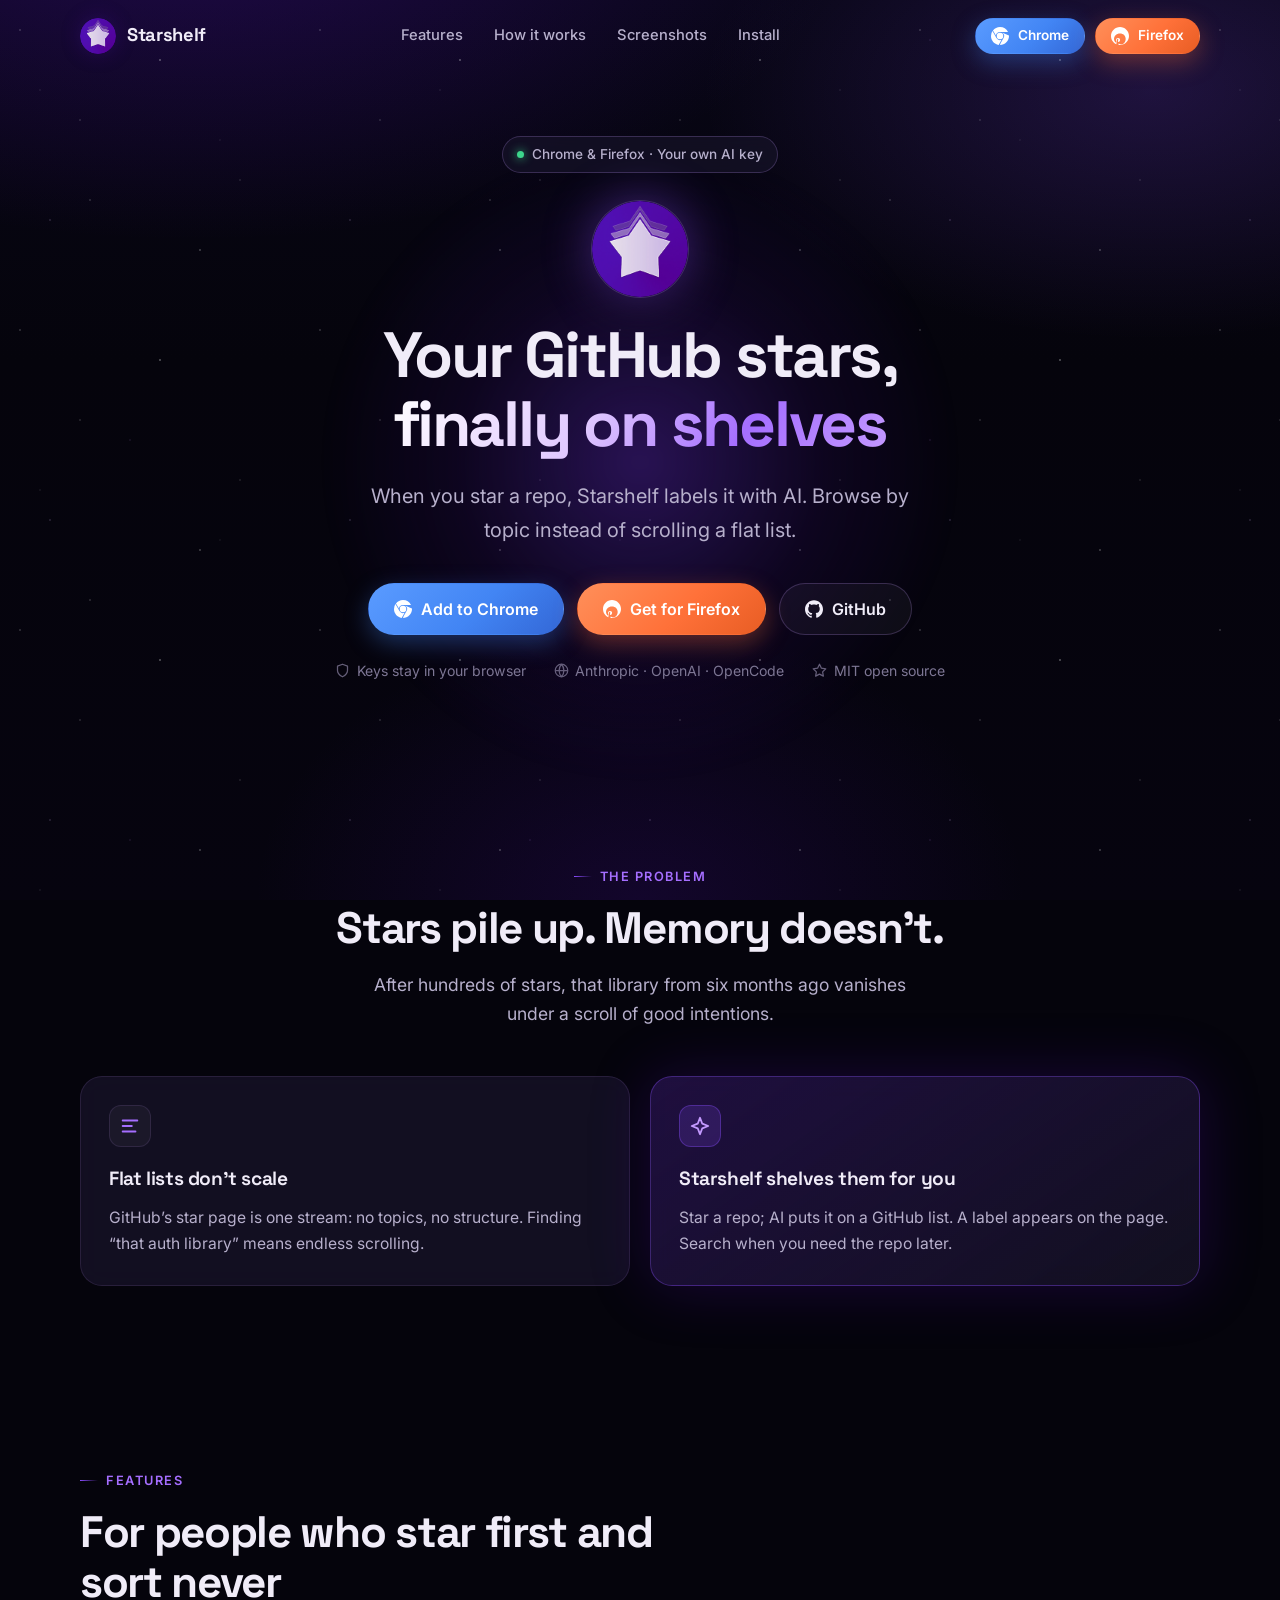
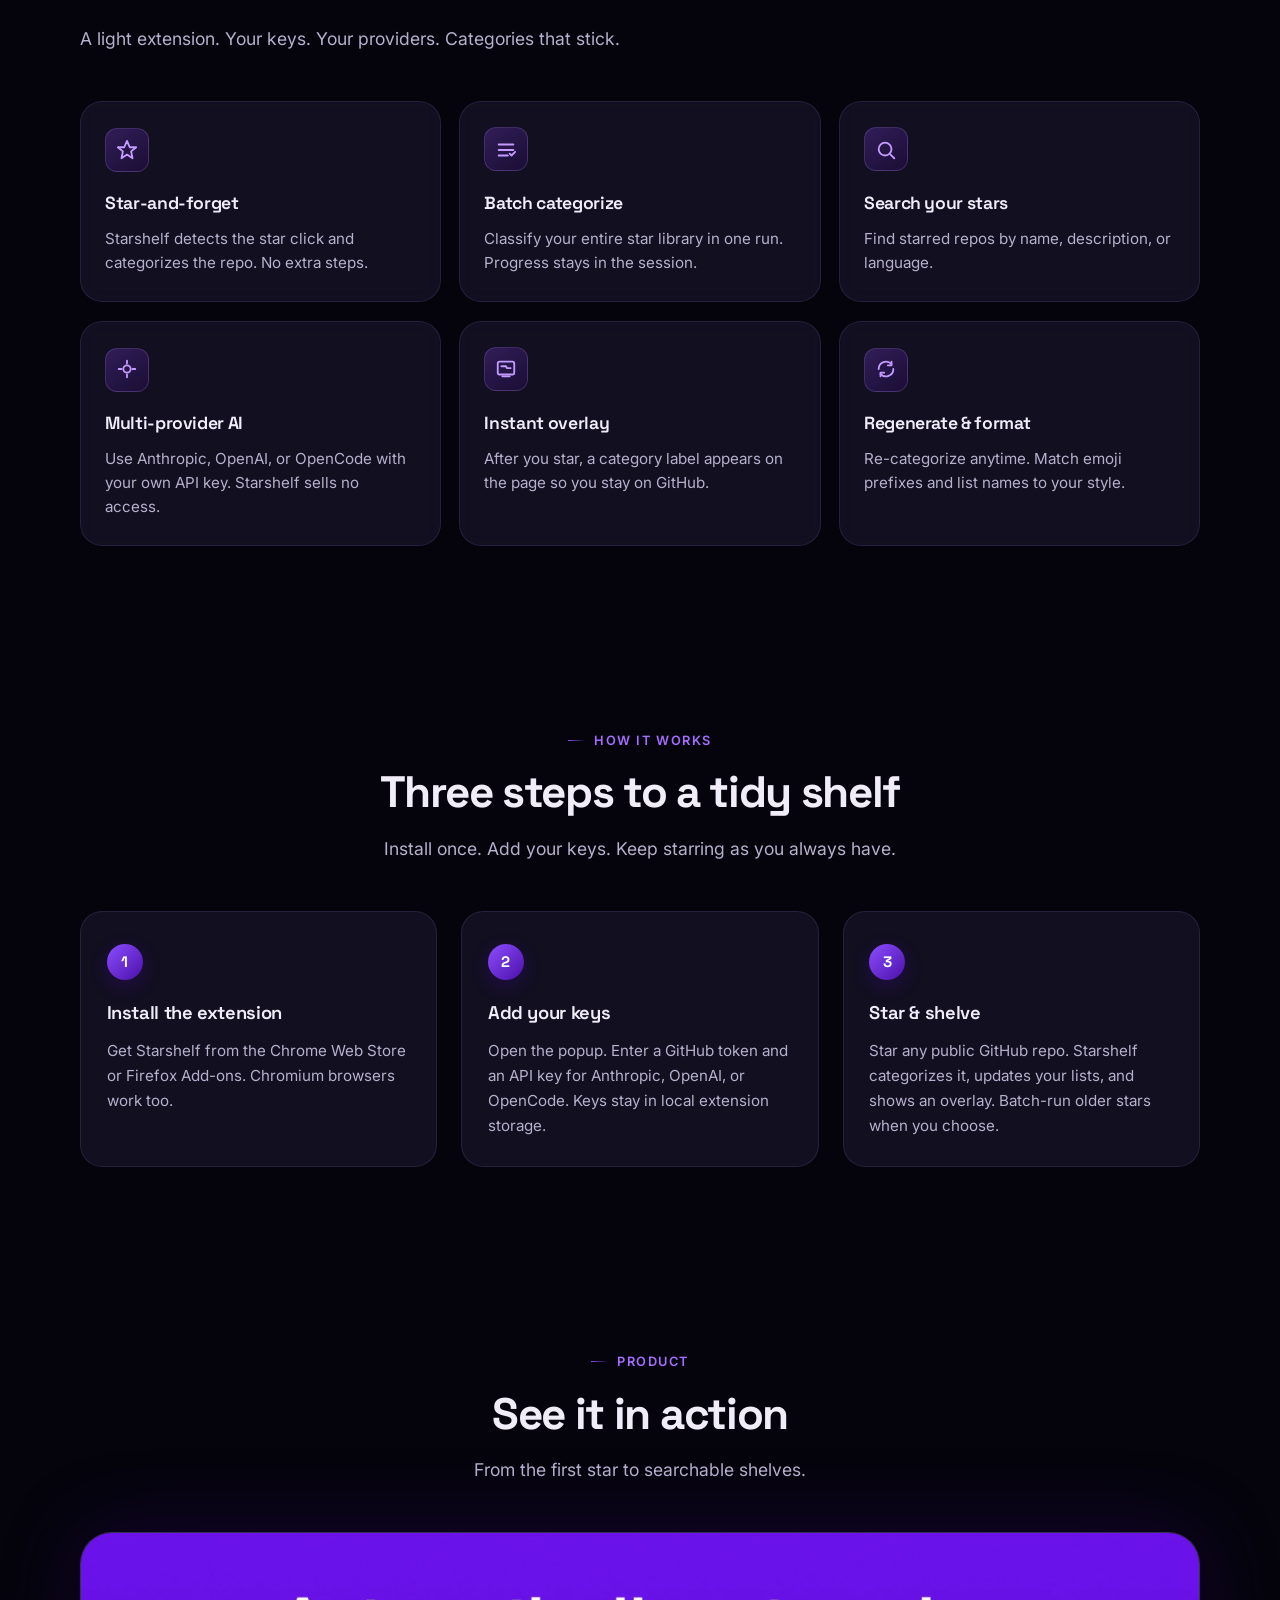
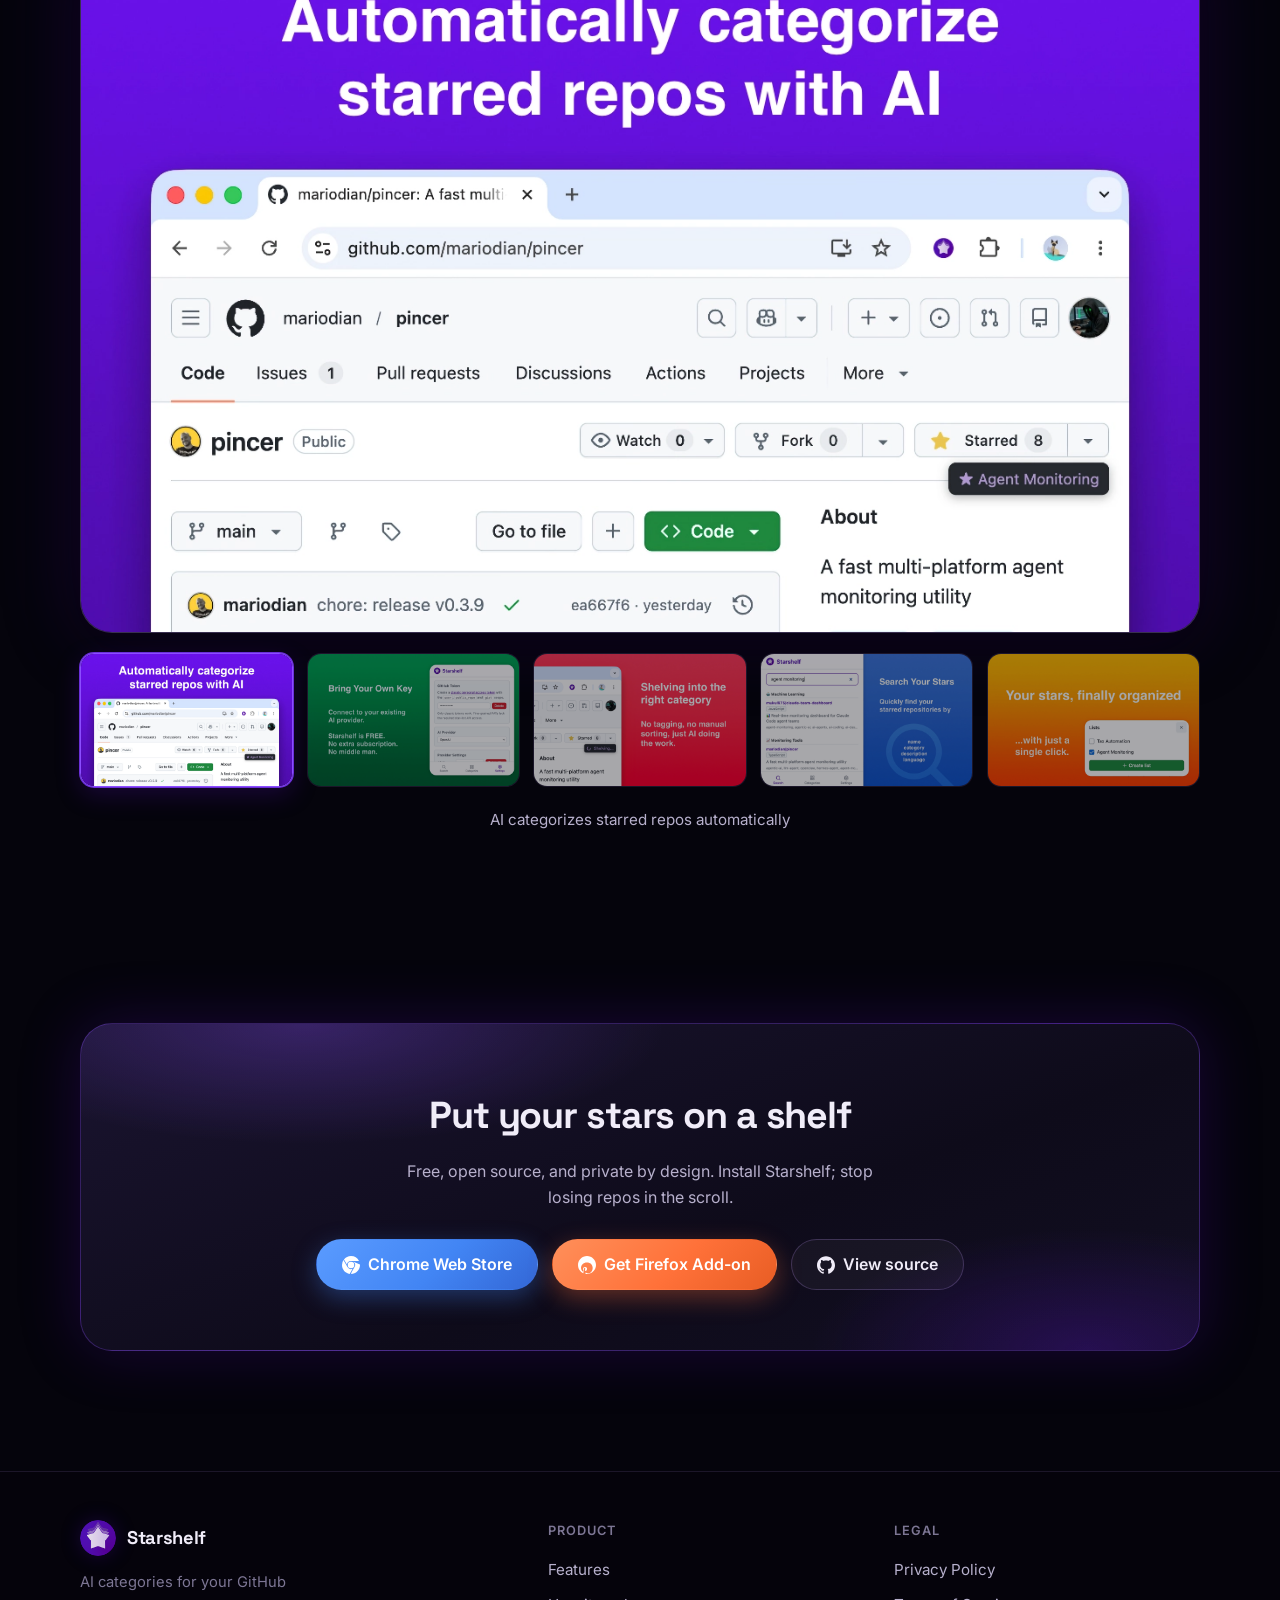
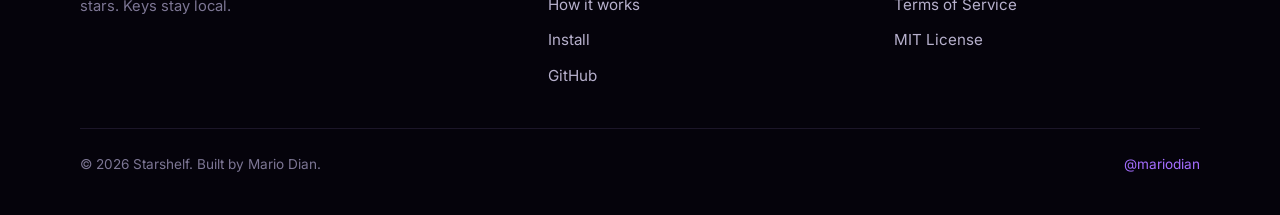
==== commit 0d090a40: "style: add Firefox and GitHub icons to install buttons" ====
--- a/index.html
+++ b/index.html
@@ -449,6 +449,11 @@
                 target="_blank"
                 rel="noopener noreferrer"
               >
+                <svg viewBox="0 0 24 24" fill="currentColor" aria-hidden="true">
+                  <path
+                    d="M12 0C5.373 0 0 5.373 0 12c0 4.959 3.013 9.204 7.277 10.999-.054-.47-.103-1.194.021-1.71.113-.466.728-2.967.728-2.967s-.186-.372-.186-.92c0-.862.5-1.506 1.122-1.506.529 0 .785.397.785.873 0 .532-.338 1.327-.513 2.064-.146.617.309 1.12.917 1.12 1.101 0 1.947-1.161 1.947-2.835 0-1.482-1.065-2.518-2.587-2.518-1.762 0-2.797 1.322-2.797 2.688 0 .532.205 1.103.461 1.414a.37.37 0 0 1 .085.354c-.093.39-.3 1.23-.341 1.401-.053.226-.176.274-.406.165-1.514-.705-2.461-2.92-2.461-4.701 0-3.831 2.784-7.352 8.024-7.352 4.213 0 7.49 3.003 7.49 7.015 0 4.186-2.64 7.554-6.304 7.554-1.231 0-2.39-.641-2.785-1.398l-.757 2.884c-.274 1.055-1.015 2.378-1.512 3.184A12.01 12.01 0 0 0 12 24c6.627 0 12-5.373 12-12S18.627 0 12 0z"
+                  />
+                </svg>
                 Get Firefox Add-on
               </a>
               <a
@@ -457,6 +462,11 @@
                 target="_blank"
                 rel="noopener noreferrer"
               >
+                <svg viewBox="0 0 24 24" fill="currentColor" aria-hidden="true">
+                  <path
+                    d="M12 .297c-6.63 0-12 5.373-12 12 0 5.303 3.438 9.8 8.205 11.385.6.113.82-.258.82-.577 0-.285-.01-1.04-.015-2.04-3.338.724-4.042-1.61-4.042-1.61C4.422 18.07 3.633 17.7 3.633 17.7c-1.087-.744.084-.729.084-.729 1.205.084 1.838 1.236 1.838 1.236 1.07 1.835 2.809 1.305 3.495.998.108-.776.417-1.305.76-1.605-2.665-.3-5.466-1.332-5.466-5.93 0-1.31.465-2.38 1.235-3.22-.135-.303-.54-1.523.105-3.176 0 0 1.005-.322 3.3 1.23.96-.267 1.98-.399 3-.405 1.02.006 2.04.138 3 .405 2.28-1.552 3.285-1.23 3.285-1.23.645 1.653.24 2.873.12 3.176.765.84 1.23 1.91 1.23 3.22 0 4.61-2.805 5.625-5.475 5.92.42.36.81 1.096.81 2.22 0 1.606-.015 2.896-.015 3.286 0 .315.21.69.825.57C20.565 22.092 24 17.592 24 12.297c0-6.627-5.373-12-12-12"
+                  />
+                </svg>
                 View source
               </a>
             </div>
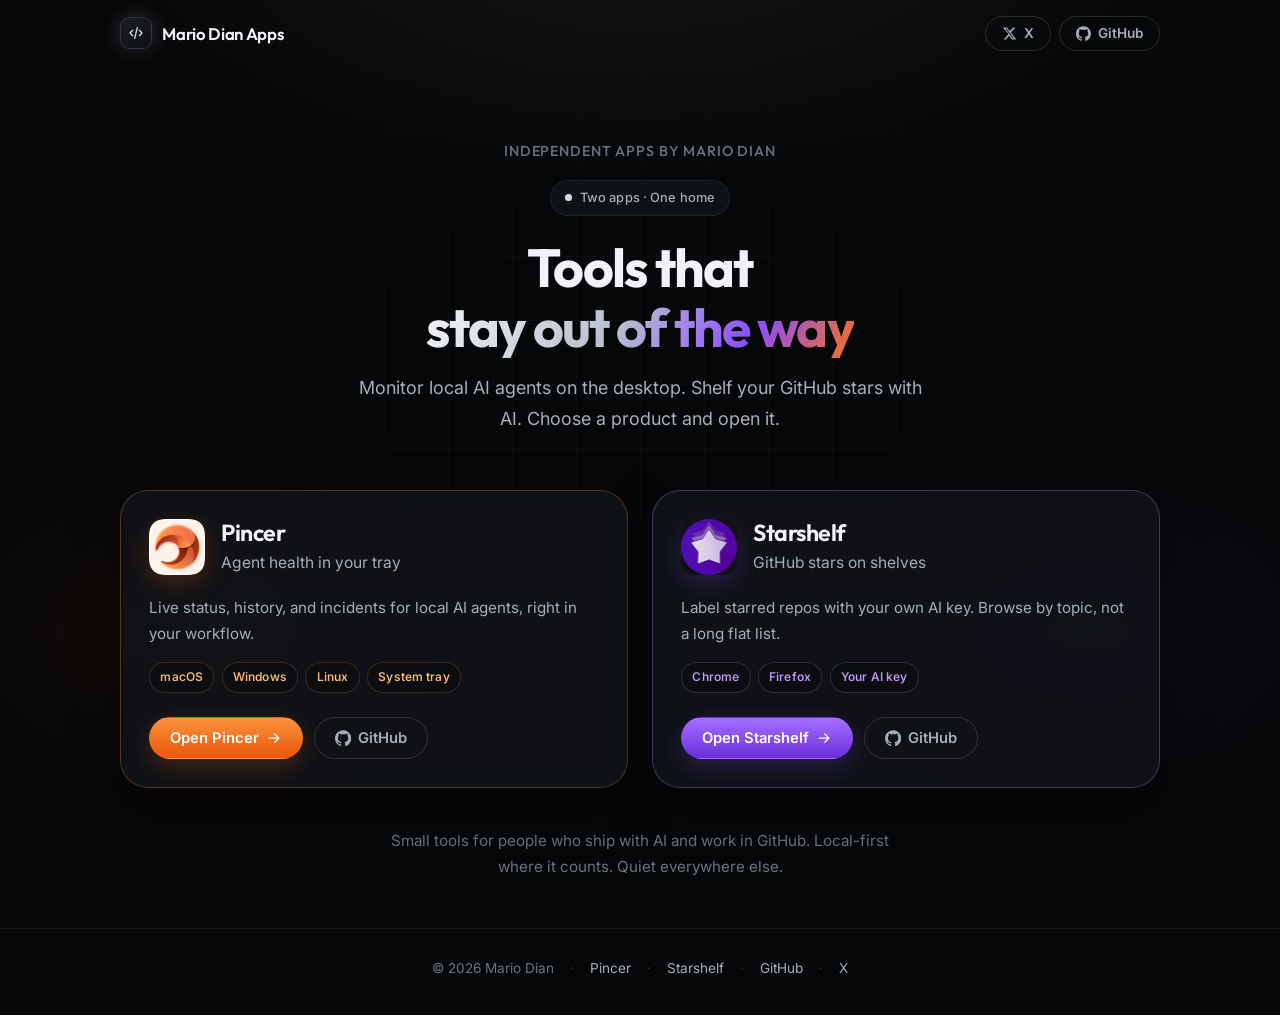
==== commit f742c59b: "feat(hub): add Mario Dian apps landing at site root Showcase Pincer and Starshelf with a neutral stu" ====
--- a/index.html
+++ b/index.html
@@ -3,516 +3,226 @@
   <head>
     <meta charset="utf-8" />
     <meta name="viewport" content="width=device-width, initial-scale=1" />
-    <title>Starshelf — Auto-categorize GitHub stars with AI</title>
+    <title>Mario Dian Apps: Pincer and Starshelf</title>
     <meta
       name="description"
-      content="Starshelf auto-categorizes your GitHub stars with AI. Chrome and Firefox. Your keys stay in your browser."
-    />
-    <meta name="theme-color" content="#0a0814" />
+      content="Apps by Mario Dian. Pincer watches local AI agents on your desktop. Starshelf shelves GitHub stars with AI."
+    />
+    <meta name="theme-color" content="#060708" />
     <meta property="og:type" content="website" />
-    <meta property="og:title" content="Starshelf — Auto-categorize GitHub stars with AI" />
+    <meta property="og:title" content="Mario Dian Apps: Pincer and Starshelf" />
     <meta
       property="og:description"
-      content="Star a repo. Starshelf shelves it. Chrome and Firefox."
-    />
-    <meta property="og:image" content="assets/icon-256.png" />
+      content="Pincer watches local AI agents. Starshelf shelves GitHub stars with AI."
+    />
     <meta name="twitter:card" content="summary" />
-    <meta name="twitter:title" content="Starshelf" />
+    <meta name="twitter:title" content="Mario Dian Apps" />
     <meta
       name="twitter:description"
-      content="Auto-categorize GitHub stars with AI. Chrome and Firefox."
-    />
-    <link rel="icon" type="image/png" href="assets/icon-256.png" />
-    <link rel="apple-touch-icon" href="assets/icon-256.png" />
+      content="Pincer and Starshelf: tools that stay out of the way."
+    />
+    <link rel="icon" type="image/png" href="pincer/assets/icon-256.png" />
     <link rel="preconnect" href="https://fonts.googleapis.com" />
     <link rel="preconnect" href="https://fonts.gstatic.com" crossorigin />
     <link
-      href="https://fonts.googleapis.com/css2?family=Inter:wght@400;500;600;700&family=Space+Grotesk:wght@500;600;700&display=swap"
+      href="https://fonts.googleapis.com/css2?family=Inter:wght@400;500;600;700&family=Outfit:wght@500;600;700&display=swap"
       rel="stylesheet"
     />
     <link rel="stylesheet" href="css/styles.css" />
   </head>
   <body>
-    <div class="cosmic-bg" aria-hidden="true"></div>
-    <div class="stars" aria-hidden="true"></div>
-    <div class="stars-2" aria-hidden="true"></div>
+    <div class="studio-bg" aria-hidden="true"></div>
+    <div class="studio-grid" aria-hidden="true"></div>
 
     <header class="site-header">
       <nav class="nav" aria-label="Primary">
         <a class="brand" href="index.html">
-          <img class="brand-mark" src="assets/icon-256.png" width="36" height="36" alt="" />
-          Starshelf
+          <span class="brand-mark" aria-hidden="true">
+            <svg viewBox="0 0 24 24" fill="none" stroke="currentColor" stroke-width="2">
+              <path d="M7 8l-4 4 4 4M17 8l4 4-4 4M14 4l-4 16" stroke-linecap="round" stroke-linejoin="round" />
+            </svg>
+          </span>
+          Mario Dian Apps
         </a>
-
-        <ul class="nav-links">
-          <li><a href="#features">Features</a></li>
-          <li><a href="#how-it-works">How it works</a></li>
-          <li><a href="#screenshots">Screenshots</a></li>
-          <li><a href="#install">Install</a></li>
-        </ul>
-
-        <div class="nav-cta">
+        <div class="nav-links-end">
           <a
-            class="btn btn-chrome btn-sm"
-            href="https://chromewebstore.google.com/detail/starshelf/cofjbnkmfcpmpdlonjookehnpncaalpj"
+            class="btn btn-ghost btn-sm"
+            href="https://x.com/mariodian"
             target="_blank"
             rel="noopener noreferrer"
           >
             <svg viewBox="0 0 24 24" fill="currentColor" aria-hidden="true">
               <path
-                d="M12 0C8.21 0 4.831 1.757 2.632 4.501l3.953 6.848A5.454 5.454 0 0 1 12 6.545h10.691A12 12 0 0 0 12 0zM1.931 5.47A11.943 11.943 0 0 0 0 12c0 6.012 4.42 10.991 10.189 11.864l3.953-6.847a5.45 5.45 0 0 1-6.865-2.29zm13.342 2.166a5.446 5.446 0 0 1 1.45 7.09l.002.002-3.954 6.848A12 12 0 0 0 12 24c6.627 0 12-5.373 12-12 0-.255-.01-.508-.028-.76zM12 16.364a4.364 4.364 0 1 1 0-8.728 4.364 4.364 0 0 1 0 8.728z"
+                d="M18.244 2.25h3.308l-7.227 8.26 8.502 11.24H16.17l-4.714-6.231-5.401 6.231H2.744l7.727-8.835L1.254 2.25H8.08l4.253 5.622zm-1.161 17.52h1.833L7.084 4.126H5.117z"
               />
             </svg>
-            Chrome
+            X
           </a>
           <a
-            class="btn btn-firefox btn-sm"
-            href="https://addons.mozilla.org/en-US/firefox/addon/starshelf/"
+            class="btn btn-ghost btn-sm"
+            href="https://github.com/mariodian"
             target="_blank"
             rel="noopener noreferrer"
           >
             <svg viewBox="0 0 24 24" fill="currentColor" aria-hidden="true">
               <path
-                d="M12 0C5.373 0 0 5.373 0 12c0 4.959 3.013 9.204 7.277 10.999-.054-.47-.103-1.194.021-1.71.113-.466.728-2.967.728-2.967s-.186-.372-.186-.92c0-.862.5-1.506 1.122-1.506.529 0 .785.397.785.873 0 .532-.338 1.327-.513 2.064-.146.617.309 1.12.917 1.12 1.101 0 1.947-1.161 1.947-2.835 0-1.482-1.065-2.518-2.587-2.518-1.762 0-2.797 1.322-2.797 2.688 0 .532.205 1.103.461 1.414a.37.37 0 0 1 .085.354c-.093.39-.3 1.23-.341 1.401-.053.226-.176.274-.406.165-1.514-.705-2.461-2.92-2.461-4.701 0-3.831 2.784-7.352 8.024-7.352 4.213 0 7.49 3.003 7.49 7.015 0 4.186-2.64 7.554-6.304 7.554-1.231 0-2.39-.641-2.785-1.398l-.757 2.884c-.274 1.055-1.015 2.378-1.512 3.184A12.01 12.01 0 0 0 12 24c6.627 0 12-5.373 12-12S18.627 0 12 0z"
+                d="M12 .297c-6.63 0-12 5.373-12 12 0 5.303 3.438 9.8 8.205 11.385.6.113.82-.258.82-.577 0-.285-.01-1.04-.015-2.04-3.338.724-4.042-1.61-4.042-1.61C4.422 18.07 3.633 17.7 3.633 17.7c-1.087-.744.084-.729.084-.729 1.205.084 1.838 1.236 1.838 1.236 1.07 1.835 2.809 1.305 3.495.998.108-.776.417-1.305.76-1.605-2.665-.3-5.466-1.332-5.466-5.93 0-1.31.465-2.38 1.235-3.22-.135-.303-.54-1.523.105-3.176 0 0 1.005-.322 3.3 1.23.96-.267 1.98-.399 3-.405 1.02.006 2.04.138 3 .405 2.28-1.552 3.285-1.23 3.285-1.23.645 1.653.24 2.873.12 3.176.765.84 1.23 1.91 1.23 3.22 0 4.61-2.805 5.625-5.475 5.92.42.36.81 1.096.81 2.22 0 1.606-.015 2.896-.015 3.286 0 .315.21.69.825.57C20.565 22.092 24 17.592 24 12.297c0-6.627-5.373-12-12-12"
               />
             </svg>
-            Firefox
+            GitHub
           </a>
         </div>
-
-        <button
-          class="nav-toggle"
-          type="button"
-          aria-label="Open menu"
-          aria-expanded="false"
-          aria-controls="mobile-nav"
-        >
-          <svg viewBox="0 0 24 24" fill="none" stroke="currentColor" stroke-width="2" aria-hidden="true">
-            <path d="M4 7h16M4 12h16M4 17h16" stroke-linecap="round" />
-          </svg>
-        </button>
       </nav>
     </header>
 
     <main>
-      <!-- Hero -->
       <section class="hero">
-        <div class="hero-orb" aria-hidden="true"></div>
         <div class="container">
-          <div class="hero-badge reveal">
+          <p class="studio-line reveal">Independent apps by Mario Dian</p>
+
+          <div class="hero-badge reveal reveal-delay-1">
             <span class="hero-badge-dot" aria-hidden="true"></span>
-            Chrome &amp; Firefox · Your own AI key
+            Two apps · One home
           </div>
 
-          <img
-            class="hero-icon reveal reveal-delay-1"
-            src="assets/icon-256.png"
-            width="96"
-            height="96"
-            alt="Starshelf icon — stacked stars on purple"
-          />
-
           <h1 class="reveal reveal-delay-1">
-            Your GitHub stars,<br />
-            <span class="gradient">finally on shelves</span>
+            Tools that<br />
+            <span class="gradient">stay out of the way</span>
           </h1>
 
           <p class="hero-lead reveal reveal-delay-2">
-            When you star a repo, Starshelf labels it with AI. Browse by topic instead of
-            scrolling a flat list.
+            Monitor local AI agents on the desktop. Shelf your GitHub stars with AI.
+            Choose a product and open it.
           </p>
-
-          <div class="hero-actions reveal reveal-delay-3">
-            <a
-              class="btn btn-chrome btn-lg"
-              href="https://chromewebstore.google.com/detail/starshelf/cofjbnkmfcpmpdlonjookehnpncaalpj"
-              target="_blank"
-              rel="noopener noreferrer"
-            >
-              <svg viewBox="0 0 24 24" fill="currentColor" aria-hidden="true">
-                <path
-                  d="M12 0C8.21 0 4.831 1.757 2.632 4.501l3.953 6.848A5.454 5.454 0 0 1 12 6.545h10.691A12 12 0 0 0 12 0zM1.931 5.47A11.943 11.943 0 0 0 0 12c0 6.012 4.42 10.991 10.189 11.864l3.953-6.847a5.45 5.45 0 0 1-6.865-2.29zm13.342 2.166a5.446 5.446 0 0 1 1.45 7.09l.002.002-3.954 6.848A12 12 0 0 0 12 24c6.627 0 12-5.373 12-12 0-.255-.01-.508-.028-.76zM12 16.364a4.364 4.364 0 1 1 0-8.728 4.364 4.364 0 0 1 0 8.728z"
-                />
-              </svg>
-              Add to Chrome
-            </a>
-            <a
-              class="btn btn-firefox btn-lg"
-              href="https://addons.mozilla.org/en-US/firefox/addon/starshelf/"
-              target="_blank"
-              rel="noopener noreferrer"
-            >
-              <svg viewBox="0 0 24 24" fill="currentColor" aria-hidden="true">
-                <path
-                  d="M12 0C5.373 0 0 5.373 0 12c0 4.959 3.013 9.204 7.277 10.999-.054-.47-.103-1.194.021-1.71.113-.466.728-2.967.728-2.967s-.186-.372-.186-.92c0-.862.5-1.506 1.122-1.506.529 0 .785.397.785.873 0 .532-.338 1.327-.513 2.064-.146.617.309 1.12.917 1.12 1.101 0 1.947-1.161 1.947-2.835 0-1.482-1.065-2.518-2.587-2.518-1.762 0-2.797 1.322-2.797 2.688 0 .532.205 1.103.461 1.414a.37.37 0 0 1 .085.354c-.093.39-.3 1.23-.341 1.401-.053.226-.176.274-.406.165-1.514-.705-2.461-2.92-2.461-4.701 0-3.831 2.784-7.352 8.024-7.352 4.213 0 7.49 3.003 7.49 7.015 0 4.186-2.64 7.554-6.304 7.554-1.231 0-2.39-.641-2.785-1.398l-.757 2.884c-.274 1.055-1.015 2.378-1.512 3.184A12.01 12.01 0 0 0 12 24c6.627 0 12-5.373 12-12S18.627 0 12 0z"
-                />
-              </svg>
-              Get for Firefox
-            </a>
-            <a
-              class="btn btn-ghost btn-lg"
-              href="https://github.com/mariodian/starshelf"
-              target="_blank"
-              rel="noopener noreferrer"
-            >
-              <svg viewBox="0 0 24 24" fill="currentColor" aria-hidden="true">
-                <path
-                  d="M12 .297c-6.63 0-12 5.373-12 12 0 5.303 3.438 9.8 8.205 11.385.6.113.82-.258.82-.577 0-.285-.01-1.04-.015-2.04-3.338.724-4.042-1.61-4.042-1.61C4.422 18.07 3.633 17.7 3.633 17.7c-1.087-.744.084-.729.084-.729 1.205.084 1.838 1.236 1.838 1.236 1.07 1.835 2.809 1.305 3.495.998.108-.776.417-1.305.76-1.605-2.665-.3-5.466-1.332-5.466-5.93 0-1.31.465-2.38 1.235-3.22-.135-.303-.54-1.523.105-3.176 0 0 1.005-.322 3.3 1.23.96-.267 1.98-.399 3-.405 1.02.006 2.04.138 3 .405 2.28-1.552 3.285-1.23 3.285-1.23.645 1.653.24 2.873.12 3.176.765.84 1.23 1.91 1.23 3.22 0 4.61-2.805 5.625-5.475 5.92.42.36.81 1.096.81 2.22 0 1.606-.015 2.896-.015 3.286 0 .315.21.69.825.57C20.565 22.092 24 17.592 24 12.297c0-6.627-5.373-12-12-12"
-                />
-              </svg>
-              GitHub
-            </a>
-          </div>
-
-          <div class="hero-meta reveal reveal-delay-4">
-            <span>
-              <svg viewBox="0 0 24 24" fill="none" stroke="currentColor" stroke-width="2" aria-hidden="true">
-                <path d="M12 22s8-4 8-10V5l-8-3-8 3v7c0 6 8 10 8 10z" stroke-linecap="round" stroke-linejoin="round" />
-              </svg>
-              Keys stay in your browser
-            </span>
-            <span>
-              <svg viewBox="0 0 24 24" fill="none" stroke="currentColor" stroke-width="2" aria-hidden="true">
-                <circle cx="12" cy="12" r="10" />
-                <path d="M2 12h20M12 2a15 15 0 0 1 0 20M12 2a15 15 0 0 0 0 20" />
-              </svg>
-              Anthropic · OpenAI · OpenCode
-            </span>
-            <span>
-              <svg viewBox="0 0 24 24" fill="none" stroke="currentColor" stroke-width="2" aria-hidden="true">
-                <path d="M12 2l3.09 6.26L22 9.27l-5 4.87 1.18 6.88L12 17.77l-6.18 3.25L7 14.14 2 9.27l6.91-1.01L12 2z" stroke-linejoin="round" />
-              </svg>
-              MIT open source
-            </span>
-          </div>
         </div>
       </section>
 
-      <!-- Problem -->
-      <section class="section" id="why" aria-labelledby="why-title">
+      <section class="products" aria-label="Products">
         <div class="container">
-          <div class="section-header centered reveal">
-            <div class="section-label">The problem</div>
-            <h2 class="section-title" id="why-title">Stars pile up. Memory doesn’t.</h2>
-            <p class="section-lead">
-              After hundreds of stars, that library from six months ago vanishes under a scroll of
-              good intentions.
-            </p>
-          </div>
-
-          <div class="problem-grid">
-            <article class="problem-card reveal">
-              <div class="problem-icon" aria-hidden="true">
-                <svg viewBox="0 0 24 24" fill="none" stroke="currentColor" stroke-width="2">
-                  <path d="M4 6h16M4 12h10M4 18h14" stroke-linecap="round" />
-                </svg>
-              </div>
-              <h3>Flat lists don’t scale</h3>
-              <p>
-                GitHub’s star page is one stream: no topics, no structure. Finding “that auth
-                library” means endless scrolling.
-              </p>
+          <div class="product-grid">
+            <!-- Pincer -->
+            <article class="product-card product-card--pincer reveal reveal-delay-3">
+              <div class="product-card-top">
+                <img
+                  class="product-icon"
+                  src="pincer/assets/icon-256.png"
+                  width="56"
+                  height="56"
+                  alt=""
+                />
+                <div class="product-meta">
+                  <h2 class="product-name">Pincer</h2>
+                  <p class="product-tagline">Agent health in your tray</p>
+                </div>
+              </div>
+
+              <div class="product-body">
+                <p class="product-desc">
+                  Live status, history, and incidents for local AI agents, right in your
+                  workflow.
+                </p>
+                <ul class="product-tags" aria-label="Platforms">
+                  <li class="tag">macOS</li>
+                  <li class="tag">Windows</li>
+                  <li class="tag">Linux</li>
+                  <li class="tag">System tray</li>
+                </ul>
+              </div>
+
+              <div class="product-actions">
+                <a class="btn btn-pincer btn-md" href="pincer/">
+                  Open Pincer
+                  <svg viewBox="0 0 24 24" fill="none" stroke="currentColor" stroke-width="2" aria-hidden="true">
+                    <path d="M5 12h14M13 6l6 6-6 6" stroke-linecap="round" stroke-linejoin="round" />
+                  </svg>
+                </a>
+                <a
+                  class="btn btn-ghost btn-md"
+                  href="https://github.com/mariodian/pincer"
+                  target="_blank"
+                  rel="noopener noreferrer"
+                >
+                  <svg viewBox="0 0 24 24" fill="currentColor" aria-hidden="true">
+                    <path
+                      d="M12 .297c-6.63 0-12 5.373-12 12 0 5.303 3.438 9.8 8.205 11.385.6.113.82-.258.82-.577 0-.285-.01-1.04-.015-2.04-3.338.724-4.042-1.61-4.042-1.61C4.422 18.07 3.633 17.7 3.633 17.7c-1.087-.744.084-.729.084-.729 1.205.084 1.838 1.236 1.838 1.236 1.07 1.835 2.809 1.305 3.495.998.108-.776.417-1.305.76-1.605-2.665-.3-5.466-1.332-5.466-5.93 0-1.31.465-2.38 1.235-3.22-.135-.303-.54-1.523.105-3.176 0 0 1.005-.322 3.3 1.23.96-.267 1.98-.399 3-.405 1.02.006 2.04.138 3 .405 2.28-1.552 3.285-1.23 3.285-1.23.645 1.653.24 2.873.12 3.176.765.84 1.23 1.91 1.23 3.22 0 4.61-2.805 5.625-5.475 5.92.42.36.81 1.096.81 2.22 0 1.606-.015 2.896-.015 3.286 0 .315.21.69.825.57C20.565 22.092 24 17.592 24 12.297c0-6.627-5.373-12-12-12"
+                    />
+                  </svg>
+                  GitHub
+                </a>
+              </div>
             </article>
-            <article class="problem-card highlight reveal reveal-delay-1">
-              <div class="problem-icon" aria-hidden="true">
-                <svg viewBox="0 0 24 24" fill="none" stroke="currentColor" stroke-width="2">
-                  <path d="M12 3l2.5 6.5L21 12l-6.5 2.5L12 21l-2.5-6.5L3 12l6.5-2.5L12 3z" stroke-linejoin="round" />
-                </svg>
-              </div>
-              <h3>Starshelf shelves them for you</h3>
-              <p>
-                Star a repo; AI puts it on a GitHub list. A label appears on the page. Search when
-                you need the repo later.
-              </p>
+
+            <!-- Starshelf -->
+            <article class="product-card product-card--starshelf reveal reveal-delay-4">
+              <div class="product-card-top">
+                <img
+                  class="product-icon"
+                  src="starshelf/assets/icon-256.png"
+                  width="56"
+                  height="56"
+                  alt=""
+                />
+                <div class="product-meta">
+                  <h2 class="product-name">Starshelf</h2>
+                  <p class="product-tagline">GitHub stars on shelves</p>
+                </div>
+              </div>
+
+              <div class="product-body">
+                <p class="product-desc">
+                  Label starred repos with your own AI key. Browse by topic, not a long flat
+                  list.
+                </p>
+                <ul class="product-tags" aria-label="Platforms">
+                  <li class="tag">Chrome</li>
+                  <li class="tag">Firefox</li>
+                  <li class="tag">Your AI key</li>
+                </ul>
+              </div>
+
+              <div class="product-actions">
+                <a class="btn btn-starshelf btn-md" href="starshelf/">
+                  Open Starshelf
+                  <svg viewBox="0 0 24 24" fill="none" stroke="currentColor" stroke-width="2" aria-hidden="true">
+                    <path d="M5 12h14M13 6l6 6-6 6" stroke-linecap="round" stroke-linejoin="round" />
+                  </svg>
+                </a>
+                <a
+                  class="btn btn-ghost btn-md"
+                  href="https://github.com/mariodian/starshelf"
+                  target="_blank"
+                  rel="noopener noreferrer"
+                >
+                  <svg viewBox="0 0 24 24" fill="currentColor" aria-hidden="true">
+                    <path
+                      d="M12 .297c-6.63 0-12 5.373-12 12 0 5.303 3.438 9.8 8.205 11.385.6.113.82-.258.82-.577 0-.285-.01-1.04-.015-2.04-3.338.724-4.042-1.61-4.042-1.61C4.422 18.07 3.633 17.7 3.633 17.7c-1.087-.744.084-.729.084-.729 1.205.084 1.838 1.236 1.838 1.236 1.07 1.835 2.809 1.305 3.495.998.108-.776.417-1.305.76-1.605-2.665-.3-5.466-1.332-5.466-5.93 0-1.31.465-2.38 1.235-3.22-.135-.303-.54-1.523.105-3.176 0 0 1.005-.322 3.3 1.23.96-.267 1.98-.399 3-.405 1.02.006 2.04.138 3 .405 2.28-1.552 3.285-1.23 3.285-1.23.645 1.653.24 2.873.12 3.176.765.84 1.23 1.91 1.23 3.22 0 4.61-2.805 5.625-5.475 5.92.42.36.81 1.096.81 2.22 0 1.606-.015 2.896-.015 3.286 0 .315.21.69.825.57C20.565 22.092 24 17.592 24 12.297c0-6.627-5.373-12-12-12"
+                    />
+                  </svg>
+                  GitHub
+                </a>
+              </div>
             </article>
           </div>
-        </div>
-      </section>
-
-      <!-- Features -->
-      <section class="section" id="features" aria-labelledby="features-title">
-        <div class="container">
-          <div class="section-header reveal">
-            <div class="section-label">Features</div>
-            <h2 class="section-title" id="features-title">For people who star first and sort never</h2>
-            <p class="section-lead">A light extension. Your keys. Your providers. Categories that stick.</p>
-          </div>
-
-          <div class="features-grid">
-            <article class="feature-card reveal">
-              <div class="feature-icon" aria-hidden="true">
-                <svg viewBox="0 0 24 24" fill="none" stroke="currentColor" stroke-width="2">
-                  <path d="M12 2l3 7h7l-5.5 4.5L18 21l-6-4-6 4 1.5-7.5L2 9h7l3-7z" stroke-linejoin="round" />
-                </svg>
-              </div>
-              <h3>Star-and-forget</h3>
-              <p>Starshelf detects the star click and categorizes the repo. No extra steps.</p>
-            </article>
-
-            <article class="feature-card reveal reveal-delay-1">
-              <div class="feature-icon" aria-hidden="true">
-                <svg viewBox="0 0 24 24" fill="none" stroke="currentColor" stroke-width="2">
-                  <path d="M4 6h16M4 12h16M4 18h10" stroke-linecap="round" />
-                  <path d="M16 16l2 2 4-4" stroke-linecap="round" stroke-linejoin="round" />
-                </svg>
-              </div>
-              <h3>Batch categorize</h3>
-              <p>Classify your entire star library in one run. Progress stays in the session.</p>
-            </article>
-
-            <article class="feature-card reveal reveal-delay-2">
-              <div class="feature-icon" aria-hidden="true">
-                <svg viewBox="0 0 24 24" fill="none" stroke="currentColor" stroke-width="2">
-                  <circle cx="11" cy="11" r="7" />
-                  <path d="M21 21l-4.3-4.3" stroke-linecap="round" />
-                </svg>
-              </div>
-              <h3>Search your stars</h3>
-              <p>Find starred repos by name, description, or language.</p>
-            </article>
-
-            <article class="feature-card reveal">
-              <div class="feature-icon" aria-hidden="true">
-                <svg viewBox="0 0 24 24" fill="none" stroke="currentColor" stroke-width="2">
-                  <path d="M12 3v3M12 18v3M3 12h3M18 12h3" stroke-linecap="round" />
-                  <circle cx="12" cy="12" r="4" />
-                </svg>
-              </div>
-              <h3>Multi-provider AI</h3>
-              <p>Use Anthropic, OpenAI, or OpenCode with your own API key. Starshelf sells no access.</p>
-            </article>
-
-            <article class="feature-card reveal reveal-delay-1">
-              <div class="feature-icon" aria-hidden="true">
-                <svg viewBox="0 0 24 24" fill="none" stroke="currentColor" stroke-width="2">
-                  <rect x="3" y="4" width="18" height="14" rx="2" />
-                  <path d="M8 20h8M7 9h5l1 2h4" stroke-linecap="round" stroke-linejoin="round" />
-                </svg>
-              </div>
-              <h3>Instant overlay</h3>
-              <p>After you star, a category label appears on the page so you stay on GitHub.</p>
-            </article>
-
-            <article class="feature-card reveal reveal-delay-2">
-              <div class="feature-icon" aria-hidden="true">
-                <svg viewBox="0 0 24 24" fill="none" stroke="currentColor" stroke-width="2">
-                  <path d="M4 12a8 8 0 0 1 14-5.3M20 12a8 8 0 0 1-14 5.3" stroke-linecap="round" />
-                  <path d="M18 4v4h-4M6 20v-4h4" stroke-linecap="round" stroke-linejoin="round" />
-                </svg>
-              </div>
-              <h3>Regenerate &amp; format</h3>
-              <p>Re-categorize anytime. Match emoji prefixes and list names to your style.</p>
-            </article>
-          </div>
-        </div>
-      </section>
-
-      <!-- How it works -->
-      <section class="section" id="how-it-works" aria-labelledby="how-title">
-        <div class="container">
-          <div class="section-header centered reveal">
-            <div class="section-label">How it works</div>
-            <h2 class="section-title" id="how-title">Three steps to a tidy shelf</h2>
-            <p class="section-lead">Install once. Add your keys. Keep starring as you always have.</p>
-          </div>
-
-          <div class="steps">
-            <article class="step reveal">
-              <div class="step-num">1</div>
-              <h3>Install the extension</h3>
-              <p>Get Starshelf from the Chrome Web Store or Firefox Add-ons. Chromium browsers work too.</p>
-            </article>
-            <article class="step reveal reveal-delay-1">
-              <div class="step-num">2</div>
-              <h3>Add your keys</h3>
-              <p>
-                Open the popup. Enter a GitHub token and an API key for Anthropic, OpenAI, or OpenCode.
-                Keys stay in local extension storage.
-              </p>
-            </article>
-            <article class="step reveal reveal-delay-2">
-              <div class="step-num">3</div>
-              <h3>Star &amp; shelve</h3>
-              <p>
-                Star any public GitHub repo. Starshelf categorizes it, updates your lists, and shows an
-                overlay. Batch-run older stars when you choose.
-              </p>
-            </article>
-          </div>
-        </div>
-      </section>
-
-      <!-- Screenshots -->
-      <section class="section" id="screenshots" aria-labelledby="shots-title">
-        <div class="container">
-          <div class="section-header centered reveal">
-            <div class="section-label">Product</div>
-            <h2 class="section-title" id="shots-title">See it in action</h2>
-            <p class="section-lead">From the first star to searchable shelves.</p>
-          </div>
-
-          <div class="shots-stage reveal">
-            <div class="shot-main">
-              <img
-                data-shot-main
-                src="assets/screen-1.webp"
-                width="1280"
-                height="800"
-                alt="AI categorizes starred repos automatically"
-              />
-            </div>
-            <div class="shots-rail" role="group" aria-label="Screenshot thumbnails">
-              <button
-                type="button"
-                class="shot-thumb active"
-                data-shot-thumb
-                data-src="assets/screen-1.webp"
-                data-alt="AI categorizes starred repos automatically"
-                data-caption="AI categorizes starred repos automatically"
-                aria-pressed="true"
-              >
-                <img src="assets/screen-1.webp" width="320" height="200" alt="" />
-              </button>
-              <button
-                type="button"
-                class="shot-thumb"
-                data-shot-thumb
-                data-src="assets/screen-2.webp"
-                data-alt="Bring your own API key"
-                data-caption="Your own API key — Anthropic, OpenAI, or OpenCode"
-                aria-pressed="false"
-              >
-                <img src="assets/screen-2.webp" width="320" height="200" alt="" />
-              </button>
-              <button
-                type="button"
-                class="shot-thumb"
-                data-shot-thumb
-                data-src="assets/screen-3.webp"
-                data-alt="Stars land on the right category"
-                data-caption="Stars land on the right category"
-                aria-pressed="false"
-              >
-                <img src="assets/screen-3.webp" width="320" height="200" alt="" />
-              </button>
-              <button
-                type="button"
-                class="shot-thumb"
-                data-shot-thumb
-                data-src="assets/screen-4.webp"
-                data-alt="Search your stars"
-                data-caption="Search by name, description, or language"
-                aria-pressed="false"
-              >
-                <img src="assets/screen-4.webp" width="320" height="200" alt="" />
-              </button>
-              <button
-                type="button"
-                class="shot-thumb"
-                data-shot-thumb
-                data-src="assets/screen-5.webp"
-                data-alt="Your stars, finally organized"
-                data-caption="Your stars, finally organized"
-                aria-pressed="false"
-              >
-                <img src="assets/screen-5.webp" width="320" height="200" alt="" />
-              </button>
-            </div>
-            <p class="shot-caption" data-shot-caption>AI categorizes starred repos automatically</p>
-          </div>
-        </div>
-      </section>
-
-      <!-- Install -->
-      <section class="section" id="install" aria-labelledby="install-title">
-        <div class="container">
-          <div class="install-band reveal">
-            <h2 id="install-title">Put your stars on a shelf</h2>
-            <p>Free, open source, and private by design. Install Starshelf; stop losing repos in the scroll.</p>
-            <div class="install-actions">
-              <a
-                class="btn btn-chrome btn-lg"
-                href="https://chromewebstore.google.com/detail/starshelf/cofjbnkmfcpmpdlonjookehnpncaalpj"
-                target="_blank"
-                rel="noopener noreferrer"
-              >
-                <svg viewBox="0 0 24 24" fill="currentColor" aria-hidden="true">
-                  <path
-                    d="M12 0C8.21 0 4.831 1.757 2.632 4.501l3.953 6.848A5.454 5.454 0 0 1 12 6.545h10.691A12 12 0 0 0 12 0zM1.931 5.47A11.943 11.943 0 0 0 0 12c0 6.012 4.42 10.991 10.189 11.864l3.953-6.847a5.45 5.45 0 0 1-6.865-2.29zm13.342 2.166a5.446 5.446 0 0 1 1.45 7.09l.002.002-3.954 6.848A12 12 0 0 0 12 24c6.627 0 12-5.373 12-12 0-.255-.01-.508-.028-.76zM12 16.364a4.364 4.364 0 1 1 0-8.728 4.364 4.364 0 0 1 0 8.728z"
-                  />
-                </svg>
-                Chrome Web Store
-              </a>
-              <a
-                class="btn btn-firefox btn-lg"
-                href="https://addons.mozilla.org/en-US/firefox/addon/starshelf/"
-                target="_blank"
-                rel="noopener noreferrer"
-              >
-                <svg viewBox="0 0 24 24" fill="currentColor" aria-hidden="true">
-                  <path
-                    d="M12 0C5.373 0 0 5.373 0 12c0 4.959 3.013 9.204 7.277 10.999-.054-.47-.103-1.194.021-1.71.113-.466.728-2.967.728-2.967s-.186-.372-.186-.92c0-.862.5-1.506 1.122-1.506.529 0 .785.397.785.873 0 .532-.338 1.327-.513 2.064-.146.617.309 1.12.917 1.12 1.101 0 1.947-1.161 1.947-2.835 0-1.482-1.065-2.518-2.587-2.518-1.762 0-2.797 1.322-2.797 2.688 0 .532.205 1.103.461 1.414a.37.37 0 0 1 .085.354c-.093.39-.3 1.23-.341 1.401-.053.226-.176.274-.406.165-1.514-.705-2.461-2.92-2.461-4.701 0-3.831 2.784-7.352 8.024-7.352 4.213 0 7.49 3.003 7.49 7.015 0 4.186-2.64 7.554-6.304 7.554-1.231 0-2.39-.641-2.785-1.398l-.757 2.884c-.274 1.055-1.015 2.378-1.512 3.184A12.01 12.01 0 0 0 12 24c6.627 0 12-5.373 12-12S18.627 0 12 0z"
-                  />
-                </svg>
-                Get Firefox Add-on
-              </a>
-              <a
-                class="btn btn-ghost btn-lg"
-                href="https://github.com/mariodian/starshelf"
-                target="_blank"
-                rel="noopener noreferrer"
-              >
-                <svg viewBox="0 0 24 24" fill="currentColor" aria-hidden="true">
-                  <path
-                    d="M12 .297c-6.63 0-12 5.373-12 12 0 5.303 3.438 9.8 8.205 11.385.6.113.82-.258.82-.577 0-.285-.01-1.04-.015-2.04-3.338.724-4.042-1.61-4.042-1.61C4.422 18.07 3.633 17.7 3.633 17.7c-1.087-.744.084-.729.084-.729 1.205.084 1.838 1.236 1.838 1.236 1.07 1.835 2.809 1.305 3.495.998.108-.776.417-1.305.76-1.605-2.665-.3-5.466-1.332-5.466-5.93 0-1.31.465-2.38 1.235-3.22-.135-.303-.54-1.523.105-3.176 0 0 1.005-.322 3.3 1.23.96-.267 1.98-.399 3-.405 1.02.006 2.04.138 3 .405 2.28-1.552 3.285-1.23 3.285-1.23.645 1.653.24 2.873.12 3.176.765.84 1.23 1.91 1.23 3.22 0 4.61-2.805 5.625-5.475 5.92.42.36.81 1.096.81 2.22 0 1.606-.015 2.896-.015 3.286 0 .315.21.69.825.57C20.565 22.092 24 17.592 24 12.297c0-6.627-5.373-12-12-12"
-                  />
-                </svg>
-                View source
-              </a>
-            </div>
-          </div>
+
+          <p class="studio-mission reveal">
+            Small tools for people who ship with AI and work in GitHub. Local-first where it
+            counts. Quiet everywhere else.
+          </p>
         </div>
       </section>
     </main>
 
     <footer class="site-footer">
-      <div class="container">
-        <div class="footer-grid">
-          <div class="footer-brand">
-            <a class="brand" href="index.html">
-              <img class="brand-mark" src="assets/icon-256.png" width="36" height="36" alt="" />
-              Starshelf
-            </a>
-            <p>AI categories for your GitHub stars. Keys stay local.</p>
-          </div>
-          <div class="footer-col">
-            <h4>Product</h4>
-            <ul>
-              <li><a href="#features">Features</a></li>
-              <li><a href="#how-it-works">How it works</a></li>
-              <li><a href="#install">Install</a></li>
-              <li>
-                <a href="https://github.com/mariodian/starshelf" target="_blank" rel="noopener noreferrer">GitHub</a>
-              </li>
-            </ul>
-          </div>
-          <div class="footer-col">
-            <h4>Legal</h4>
-            <ul>
-              <li><a href="privacy.html">Privacy Policy</a></li>
-              <li><a href="terms.html">Terms of Service</a></li>
-              <li>
-                <a href="https://github.com/mariodian/starshelf/blob/main/LICENSE" target="_blank" rel="noopener noreferrer">MIT License</a>
-              </li>
-            </ul>
-          </div>
-        </div>
-        <div class="footer-bottom">
-          <span>© <span data-year>2026</span> Starshelf. Built by Mario Dian.</span>
-          <span>
-            <a href="https://x.com/mariodian" target="_blank" rel="noopener noreferrer">@mariodian</a>
-          </span>
-        </div>
+      <div class="container footer-inner">
+        <span>© <span data-year>2026</span> Mario Dian</span>
+        <span class="footer-dot" aria-hidden="true">·</span>
+        <a href="pincer/">Pincer</a>
+        <span class="footer-dot" aria-hidden="true">·</span>
+        <a href="starshelf/">Starshelf</a>
+        <span class="footer-dot" aria-hidden="true">·</span>
+        <a href="https://github.com/mariodian" target="_blank" rel="noopener noreferrer">GitHub</a>
+        <span class="footer-dot" aria-hidden="true">·</span>
+        <a href="https://x.com/mariodian" target="_blank" rel="noopener noreferrer">X</a>
       </div>
     </footer>
 
--- a/css/styles.css
+++ b/css/styles.css
@@ -1,53 +1,55 @@
-/* Starshelf — dark cosmic product site */
+/* Mario Dian Apps hub: root landing (neutral dark studio) */
 
 :root {
-  --bg-deep: #05040c;
-  --bg-base: #0a0814;
-  --bg-elevated: #12101f;
-  --bg-card: rgba(24, 20, 42, 0.72);
-  --bg-card-solid: #161328;
-  --bg-glass: rgba(18, 16, 32, 0.72);
-
-  --purple-50: #f3eaff;
-  --purple-100: #e0c8ff;
-  --purple-200: #c49aff;
-  --purple-300: #a56eff;
-  --purple-400: #8b4dff;
-  --purple-500: #6b2fd9;
-  --purple-600: #4c10a9;
-  --purple-700: #3a0c82;
-  --purple-glow: rgba(139, 77, 255, 0.45);
-  --purple-glow-soft: rgba(76, 16, 169, 0.28);
-
-  --text-primary: #f0ecf8;
-  --text-secondary: #b7b0cc;
-  --text-muted: #7d7694;
-  --text-inverse: #ffffff;
-
-  --border-subtle: rgba(196, 154, 255, 0.12);
-  --border-strong: rgba(196, 154, 255, 0.22);
-  --border-focus: var(--purple-400);
-
-  --chrome: #4285f4;
-  --firefox: #ff7139;
-  --success: #3dd68c;
+  --bg-deep: #060708;
+  --bg-base: #0b0c0f;
+  --bg-elevated: #12141a;
+  --bg-card: rgba(18, 20, 26, 0.82);
+  --bg-glass: rgba(10, 11, 14, 0.72);
+
+  --ink-50: #f4f5f7;
+  --ink-100: #e4e6eb;
+  --ink-200: #c4c8d0;
+  --ink-300: #9aa1ad;
+  --ink-400: #6b7280;
+  --ink-500: #4b5160;
+
+  --silver: #d7dde8;
+  --silver-glow: rgba(215, 221, 232, 0.18);
+
+  --pincer-amber: #f97316;
+  --pincer-amber-soft: rgba(249, 115, 22, 0.22);
+  --pincer-border: rgba(251, 146, 60, 0.28);
+  --pincer-glow: rgba(249, 115, 22, 0.35);
+
+  --starshelf-purple: #8b4dff;
+  --starshelf-purple-soft: rgba(139, 77, 255, 0.22);
+  --starshelf-border: rgba(196, 154, 255, 0.28);
+  --starshelf-glow: rgba(139, 77, 255, 0.35);
+
+  --text-primary: #f0f2f5;
+  --text-secondary: #a8aeb8;
+  --text-muted: #6b7280;
+
+  --border-subtle: rgba(215, 221, 232, 0.08);
+  --border-strong: rgba(215, 221, 232, 0.16);
+  --border-focus: var(--silver);
 
   --radius-sm: 8px;
   --radius-md: 14px;
   --radius-lg: 22px;
-  --radius-xl: 32px;
+  --radius-xl: 28px;
   --radius-pill: 999px;
 
-  --shadow-card: 0 18px 50px rgba(0, 0, 0, 0.45);
-  --shadow-glow: 0 0 60px var(--purple-glow-soft);
-  --shadow-btn: 0 8px 28px rgba(76, 16, 169, 0.45);
+  --shadow-card: 0 20px 50px rgba(0, 0, 0, 0.45);
+  --shadow-btn: 0 8px 24px rgba(0, 0, 0, 0.35);
 
   --font-sans: "Inter", system-ui, -apple-system, BlinkMacSystemFont, "Segoe UI",
     sans-serif;
-  --font-display: "Space Grotesk", var(--font-sans);
-
-  --nav-h: 72px;
-  --container: 1120px;
+  --font-display: "Outfit", var(--font-sans);
+
+  --nav-h: 68px;
+  --container: 1040px;
   --ease: cubic-bezier(0.22, 1, 0.36, 1);
   --header-blur: saturate(140%) blur(16px);
 }
@@ -59,8 +61,6 @@
 }
 
 html {
-  scroll-behavior: smooth;
-  scroll-padding-top: calc(var(--nav-h) + 16px);
   -webkit-text-size-adjust: 100%;
 }
 
@@ -75,6 +75,8 @@
   -webkit-font-smoothing: antialiased;
   -moz-osx-font-smoothing: grayscale;
   overflow-x: hidden;
+  display: flex;
+  flex-direction: column;
 }
 
 img {
@@ -84,155 +86,65 @@
 }
 
 a {
-  color: var(--purple-300);
+  color: inherit;
   text-decoration: none;
-  transition: color 0.2s var(--ease);
-}
-
-a:hover {
-  color: var(--purple-100);
-}
-
-:focus-visible {
-  outline: 2px solid var(--border-focus);
-  outline-offset: 3px;
-}
-
-/* ——— Starfield background ——— */
-
-.cosmic-bg {
+}
+
+button {
+  font: inherit;
+  color: inherit;
+  background: none;
+  border: 0;
+  cursor: pointer;
+}
+
+ul {
+  margin: 0;
+  padding: 0;
+  list-style: none;
+}
+
+.container {
+  width: min(100% - 2.5rem, var(--container));
+  margin-inline: auto;
+}
+
+/* ——— Atmosphere ——— */
+
+.studio-bg {
   position: fixed;
   inset: 0;
   z-index: -2;
-  pointer-events: none;
   background:
-    radial-gradient(1200px 600px at 15% -10%, rgba(76, 16, 169, 0.35), transparent 55%),
-    radial-gradient(900px 500px at 90% 10%, rgba(139, 77, 255, 0.18), transparent 50%),
-    radial-gradient(700px 500px at 50% 100%, rgba(58, 12, 130, 0.25), transparent 55%),
-    linear-gradient(180deg, #080616 0%, var(--bg-deep) 40%, #06040f 100%);
-}
-
-.stars,
-.stars-2 {
+    radial-gradient(ellipse 80% 55% at 50% -10%, rgba(215, 221, 232, 0.07), transparent 55%),
+    radial-gradient(ellipse 45% 40% at 15% 70%, rgba(249, 115, 22, 0.05), transparent 50%),
+    radial-gradient(ellipse 45% 40% at 85% 70%, rgba(139, 77, 255, 0.06), transparent 50%),
+    var(--bg-deep);
+}
+
+.studio-grid {
   position: fixed;
   inset: 0;
   z-index: -1;
+  background-image:
+    linear-gradient(rgba(215, 221, 232, 0.03) 1px, transparent 1px),
+    linear-gradient(90deg, rgba(215, 221, 232, 0.03) 1px, transparent 1px);
+  background-size: 64px 64px;
+  mask-image: radial-gradient(ellipse 70% 60% at 50% 40%, black 20%, transparent 75%);
   pointer-events: none;
-  background-repeat: repeat;
-  background-size: 300px 300px;
-  opacity: 0.55;
-}
-
-.stars {
-  background-image:
-    radial-gradient(1px 1px at 20px 30px, rgba(255, 255, 255, 0.9), transparent),
-    radial-gradient(1px 1px at 80px 120px, rgba(255, 255, 255, 0.7), transparent),
-    radial-gradient(1.5px 1.5px at 160px 60px, rgba(255, 255, 255, 0.85), transparent),
-    radial-gradient(1px 1px at 240px 180px, rgba(255, 255, 255, 0.55), transparent),
-    radial-gradient(1px 1px at 50px 220px, rgba(224, 200, 255, 0.8), transparent),
-    radial-gradient(1.5px 1.5px at 200px 250px, rgba(255, 255, 255, 0.65), transparent);
-  animation: drift 120s linear infinite;
-}
-
-.stars-2 {
-  background-image:
-    radial-gradient(1px 1px at 40px 90px, rgba(255, 255, 255, 0.5), transparent),
-    radial-gradient(1px 1px at 130px 40px, rgba(196, 154, 255, 0.7), transparent),
-    radial-gradient(1px 1px at 220px 140px, rgba(255, 255, 255, 0.4), transparent),
-    radial-gradient(1.5px 1.5px at 90px 200px, rgba(255, 255, 255, 0.6), transparent);
-  background-size: 400px 400px;
-  opacity: 0.4;
-  animation: drift 180s linear infinite reverse;
-}
-
-@keyframes drift {
-  from {
-    transform: translate3d(0, 0, 0);
-  }
-  to {
-    transform: translate3d(-300px, -150px, 0);
-  }
-}
-
-/* ——— Layout ——— */
-
-.container {
-  width: min(100% - 2.5rem, var(--container));
-  margin-inline: auto;
-}
-
-.section {
-  padding: 5.5rem 0;
-  position: relative;
-}
-
-.section-sm {
-  padding: 3.5rem 0;
-}
-
-.section-label {
-  display: inline-flex;
-  align-items: center;
-  gap: 0.5rem;
-  font-size: 0.8rem;
-  font-weight: 600;
-  letter-spacing: 0.12em;
-  text-transform: uppercase;
-  color: var(--purple-300);
-  margin-bottom: 1rem;
-}
-
-.section-label::before {
-  content: "";
-  width: 18px;
-  height: 1px;
-  background: linear-gradient(90deg, var(--purple-400), transparent);
-}
-
-.section-title {
-  font-family: var(--font-display);
-  font-size: clamp(1.85rem, 3.5vw, 2.75rem);
-  font-weight: 700;
-  letter-spacing: -0.03em;
-  line-height: 1.15;
-  margin: 0 0 1rem;
-  color: var(--text-primary);
-}
-
-.section-lead {
-  font-size: 1.1rem;
-  color: var(--text-secondary);
-  max-width: 36rem;
-  margin: 0;
-}
-
-.section-header {
-  margin-bottom: 3rem;
-  max-width: 40rem;
-}
-
-.section-header.centered {
-  text-align: center;
-  margin-inline: auto;
-}
-
-.section-header.centered .section-lead {
-  margin-inline: auto;
-}
-
-/* ——— Nav ——— */
+}
+
+/* ——— Header ——— */
 
 .site-header {
   position: sticky;
   top: 0;
-  z-index: 100;
+  z-index: 50;
   height: var(--nav-h);
   display: flex;
   align-items: center;
   border-bottom: 1px solid transparent;
-  transition:
-    background 0.3s var(--ease),
-    border-color 0.3s var(--ease),
+  transition: background 0.3s var(--ease), border-color 0.3s var(--ease),
     backdrop-filter 0.3s var(--ease);
 }
 
@@ -244,85 +156,54 @@
 }
 
 .nav {
-  display: flex;
-  align-items: center;
-  justify-content: space-between;
-  gap: 1.5rem;
   width: min(100% - 2.5rem, var(--container));
   margin-inline: auto;
+  display: flex;
+  align-items: center;
+  justify-content: space-between;
+  gap: 1rem;
 }
 
 .brand {
   display: inline-flex;
   align-items: center;
-  gap: 0.7rem;
-  color: var(--text-primary);
+  gap: 0.65rem;
   font-family: var(--font-display);
-  font-weight: 700;
-  font-size: 1.15rem;
+  font-weight: 600;
+  font-size: 1.05rem;
   letter-spacing: -0.02em;
 }
 
-.brand:hover {
-  color: var(--text-primary);
-}
-
 .brand-mark {
-  width: 36px;
-  height: 36px;
-  border-radius: 50%;
-  box-shadow: 0 0 20px var(--purple-glow-soft);
-}
-
-.nav-links {
-  display: flex;
-  align-items: center;
-  gap: 0.25rem;
-  list-style: none;
-  margin: 0;
-  padding: 0;
-}
-
-.nav-links a {
-  display: inline-flex;
-  padding: 0.5rem 0.85rem;
-  color: var(--text-secondary);
-  font-size: 0.92rem;
+  width: 32px;
+  height: 32px;
+  border-radius: 9px;
+  background: linear-gradient(145deg, #1a1c22, #0e1014);
+  border: 1px solid var(--border-strong);
+  display: grid;
+  place-items: center;
+  box-shadow: 0 0 20px var(--silver-glow);
+}
+
+.brand-mark svg {
+  width: 16px;
+  height: 16px;
+  color: var(--silver);
+}
+
+.brand-sub {
+  font-family: var(--font-sans);
   font-weight: 500;
-  border-radius: var(--radius-sm);
-  transition:
-    color 0.2s var(--ease),
-    background 0.2s var(--ease);
-}
-
-.nav-links a:hover {
-  color: var(--text-primary);
-  background: rgba(255, 255, 255, 0.04);
-}
-
-.nav-cta {
-  display: flex;
-  align-items: center;
-  gap: 0.6rem;
-}
-
-.nav-toggle {
-  display: none;
-  width: 42px;
-  height: 42px;
-  border: 1px solid var(--border-subtle);
-  border-radius: var(--radius-sm);
-  background: transparent;
-  color: var(--text-primary);
-  cursor: pointer;
-  align-items: center;
-  justify-content: center;
-  padding: 0;
-}
-
-.nav-toggle svg {
-  width: 20px;
-  height: 20px;
+  font-size: 0.8rem;
+  color: var(--text-muted);
+  letter-spacing: 0;
+  margin-left: 0.15rem;
+}
+
+.nav-links-end {
+  display: flex;
+  align-items: center;
+  gap: 0.5rem;
 }
 
 /* ——— Buttons ——— */
@@ -331,710 +212,386 @@
   display: inline-flex;
   align-items: center;
   justify-content: center;
-  gap: 0.55rem;
-  padding: 0.75rem 1.25rem;
-  font-family: inherit;
-  font-size: 0.95rem;
+  gap: 0.45rem;
   font-weight: 600;
-  line-height: 1.2;
+  font-size: 0.925rem;
+  line-height: 1;
   border-radius: var(--radius-pill);
   border: 1px solid transparent;
-  cursor: pointer;
-  text-decoration: none;
-  white-space: nowrap;
-  transition:
-    transform 0.2s var(--ease),
-    background 0.2s var(--ease),
-    border-color 0.2s var(--ease),
-    box-shadow 0.2s var(--ease),
-    color 0.2s var(--ease);
-}
-
-.btn:hover {
+  transition: transform 0.2s var(--ease), background 0.2s var(--ease),
+    border-color 0.2s var(--ease), box-shadow 0.2s var(--ease), color 0.2s var(--ease);
+}
+
+.btn:focus-visible {
+  outline: 2px solid var(--border-focus);
+  outline-offset: 3px;
+}
+
+.btn svg {
+  width: 1.1em;
+  height: 1.1em;
+  flex-shrink: 0;
+}
+
+.btn-sm {
+  padding: 0.55rem 1rem;
+  font-size: 0.85rem;
+}
+
+.btn-md {
+  padding: 0.75rem 1.25rem;
+}
+
+.btn-primary {
+  background: linear-gradient(180deg, #f0f2f5 0%, #d7dde8 100%);
+  color: #0b0c0f;
+  box-shadow: var(--shadow-btn);
+}
+
+.btn-primary:hover {
   transform: translateY(-1px);
-}
-
-.btn:active {
-  transform: translateY(0);
-}
-
-.btn svg {
-  width: 18px;
-  height: 18px;
-  flex-shrink: 0;
-}
-
-.btn-primary {
-  color: var(--text-inverse);
-  background: linear-gradient(135deg, var(--purple-500), var(--purple-600));
-  box-shadow: var(--shadow-btn);
-}
-
-.btn-primary:hover {
-  color: var(--text-inverse);
-  background: linear-gradient(135deg, var(--purple-400), var(--purple-500));
-  box-shadow: 0 10px 32px rgba(107, 47, 217, 0.55);
-}
-
-.btn-chrome {
-  color: var(--text-inverse);
-  background: linear-gradient(135deg, #5a9bff, #4285f4 55%, #3367d6);
-  box-shadow: 0 8px 24px rgba(66, 133, 244, 0.35);
-}
-
-.btn-chrome:hover {
-  color: var(--text-inverse);
-  filter: brightness(1.06);
-}
-
-.btn-firefox {
-  color: var(--text-inverse);
-  background: linear-gradient(135deg, #ff8f5a, #ff7139 55%, #e85d24);
-  box-shadow: 0 8px 24px rgba(255, 113, 57, 0.35);
-}
-
-.btn-firefox:hover {
-  color: var(--text-inverse);
-  filter: brightness(1.06);
+  box-shadow: 0 10px 28px rgba(215, 221, 232, 0.18);
 }
 
 .btn-ghost {
-  color: var(--text-primary);
-  background: rgba(255, 255, 255, 0.04);
+  background: transparent;
+  color: var(--text-secondary);
   border-color: var(--border-strong);
 }
 
 .btn-ghost:hover {
   color: var(--text-primary);
-  background: rgba(255, 255, 255, 0.08);
-  border-color: var(--purple-400);
-}
-
-.btn-sm {
-  padding: 0.5rem 0.95rem;
-  font-size: 0.85rem;
-}
-
-.btn-lg {
-  padding: 0.95rem 1.55rem;
-  font-size: 1rem;
-}
-
-/* ——— Hero ——— */
+  border-color: rgba(215, 221, 232, 0.3);
+  background: rgba(215, 221, 232, 0.04);
+}
+
+.btn-pincer {
+  background: linear-gradient(180deg, #fb923c 0%, #ea580c 100%);
+  color: #fff;
+  box-shadow: 0 8px 24px var(--pincer-amber-soft);
+}
+
+.btn-pincer:hover {
+  transform: translateY(-1px);
+  box-shadow: 0 12px 32px var(--pincer-glow);
+}
+
+.btn-starshelf {
+  background: linear-gradient(180deg, #a56eff 0%, #6b2fd9 100%);
+  color: #fff;
+  box-shadow: 0 8px 24px var(--starshelf-purple-soft);
+}
+
+.btn-starshelf:hover {
+  transform: translateY(-1px);
+  box-shadow: 0 12px 32px var(--starshelf-glow);
+}
+
+/* ——— Main / hero ——— */
+
+main {
+  flex: 1;
+  display: flex;
+  flex-direction: column;
+}
 
 .hero {
-  padding: 4rem 0 5.5rem;
+  position: relative;
+  padding: clamp(2.5rem, 6vw, 4.5rem) 0 clamp(1.5rem, 3vw, 2rem);
   text-align: center;
-  position: relative;
-}
-
-.hero-orb {
-  position: absolute;
-  left: 50%;
-  top: 10%;
-  width: min(640px, 90vw);
-  height: min(640px, 90vw);
-  transform: translateX(-50%);
-  border-radius: 50%;
-  background: radial-gradient(
-    circle,
-    rgba(107, 47, 217, 0.35) 0%,
-    rgba(76, 16, 169, 0.12) 40%,
-    transparent 70%
-  );
-  filter: blur(8px);
-  pointer-events: none;
-  z-index: -1;
-  animation: pulse-orb 8s ease-in-out infinite;
-}
-
-@keyframes pulse-orb {
-  0%,
-  100% {
-    opacity: 0.85;
-    transform: translateX(-50%) scale(1);
-  }
-  50% {
-    opacity: 1;
-    transform: translateX(-50%) scale(1.05);
-  }
+}
+
+.studio-line {
+  margin: 0 0 1rem;
+  font-family: var(--font-display);
+  font-size: 0.9rem;
+  font-weight: 500;
+  letter-spacing: 0.06em;
+  text-transform: uppercase;
+  color: var(--text-muted);
 }
 
 .hero-badge {
   display: inline-flex;
   align-items: center;
   gap: 0.5rem;
-  padding: 0.4rem 0.9rem;
-  margin-bottom: 1.75rem;
+  padding: 0.4rem 0.85rem;
   border-radius: var(--radius-pill);
-  border: 1px solid var(--border-strong);
-  background: rgba(24, 20, 42, 0.65);
+  border: 1px solid var(--border-subtle);
+  background: rgba(18, 20, 26, 0.7);
   color: var(--text-secondary);
-  font-size: 0.85rem;
+  font-size: 0.8rem;
   font-weight: 500;
-  backdrop-filter: blur(8px);
+  letter-spacing: 0.01em;
+  margin-bottom: 1.35rem;
+}
+
+.studio-mission {
+  margin: 2.5rem auto 0;
+  max-width: 32rem;
+  text-align: center;
+  color: var(--text-muted);
+  font-size: 0.95rem;
+  line-height: 1.7;
 }
 
 .hero-badge-dot {
   width: 7px;
   height: 7px;
   border-radius: 50%;
-  background: var(--success);
-  box-shadow: 0 0 10px var(--success);
-  animation: blink 2.4s ease-in-out infinite;
-}
-
-@keyframes blink {
-  0%,
-  100% {
-    opacity: 1;
-  }
-  50% {
-    opacity: 0.45;
-  }
-}
-
-.hero-icon {
-  width: 96px;
-  height: 96px;
-  margin: 0 auto 1.5rem;
-  border-radius: 50%;
-  box-shadow:
-    0 0 0 1px rgba(196, 154, 255, 0.2),
-    0 0 50px var(--purple-glow),
-    0 20px 40px rgba(0, 0, 0, 0.4);
+  background: var(--silver);
+  box-shadow: 0 0 10px var(--silver-glow);
 }
 
 .hero h1 {
+  margin: 0 0 1rem;
   font-family: var(--font-display);
-  font-size: clamp(2.4rem, 6vw, 4rem);
   font-weight: 700;
+  font-size: clamp(2.15rem, 5.2vw, 3.35rem);
+  line-height: 1.12;
   letter-spacing: -0.035em;
-  line-height: 1.08;
-  margin: 0 0 1.25rem;
-  max-width: 16ch;
-  margin-inline: auto;
 }
 
 .hero h1 .gradient {
-  background: linear-gradient(
-    120deg,
-    #ffffff 0%,
-    var(--purple-100) 40%,
-    var(--purple-300) 70%,
-    var(--purple-200) 100%
-  );
+  background: linear-gradient(120deg, #f4f5f7 0%, #b8c0cc 45%, #8b4dff 75%, #f97316 100%);
   -webkit-background-clip: text;
   background-clip: text;
   color: transparent;
 }
 
 .hero-lead {
-  font-size: clamp(1.05rem, 2vw, 1.25rem);
+  margin: 0 auto;
+  max-width: 36rem;
   color: var(--text-secondary);
-  max-width: 34rem;
-  margin: 0 auto 2.25rem;
+  font-size: clamp(1rem, 1.6vw, 1.125rem);
   line-height: 1.7;
 }
 
-.hero-actions {
-  display: flex;
-  flex-wrap: wrap;
-  justify-content: center;
-  gap: 0.85rem;
-  margin-bottom: 1.5rem;
-}
-
-.hero-meta {
-  display: flex;
-  flex-wrap: wrap;
-  justify-content: center;
-  gap: 1.25rem 1.75rem;
-  color: var(--text-muted);
-  font-size: 0.88rem;
-}
-
-.hero-meta span {
-  display: inline-flex;
-  align-items: center;
-  gap: 0.4rem;
-}
-
-.hero-meta svg {
-  width: 15px;
-  height: 15px;
-  opacity: 0.8;
-}
-
-/* ——— Problem ——— */
-
-.problem-grid {
+/* ——— Product stage ——— */
+
+.products {
+  padding: 1.5rem 0 3rem;
+}
+
+.product-grid {
   display: grid;
-  grid-template-columns: 1fr 1fr;
+  grid-template-columns: 1fr;
   gap: 1.25rem;
-  margin-top: 2.5rem;
-}
-
-.problem-card {
+}
+
+@media (min-width: 780px) {
+  .product-grid {
+    grid-template-columns: 1fr 1fr;
+    gap: 1.5rem;
+    align-items: stretch;
+  }
+}
+
+.product-card {
+  position: relative;
+  display: flex;
+  flex-direction: column;
+  gap: 1.25rem;
   padding: 1.75rem;
-  border-radius: var(--radius-lg);
+  border-radius: var(--radius-xl);
+  background: var(--bg-card);
   border: 1px solid var(--border-subtle);
-  background: var(--bg-card);
+  box-shadow: var(--shadow-card);
   backdrop-filter: blur(12px);
-}
-
-.problem-card.highlight {
-  border-color: rgba(139, 77, 255, 0.35);
-  background:
-    linear-gradient(145deg, rgba(76, 16, 169, 0.22), rgba(18, 16, 31, 0.8)),
-    var(--bg-card);
-  box-shadow: var(--shadow-glow);
-}
-
-.problem-card h3 {
-  font-family: var(--font-display);
-  font-size: 1.2rem;
-  font-weight: 650;
-  letter-spacing: -0.02em;
-  margin: 0 0 0.65rem;
-}
-
-.problem-card p {
-  margin: 0;
-  color: var(--text-secondary);
-  font-size: 0.98rem;
-}
-
-.problem-icon {
-  width: 42px;
-  height: 42px;
-  border-radius: 12px;
-  display: grid;
-  place-items: center;
-  margin-bottom: 1rem;
-  background: rgba(255, 255, 255, 0.04);
-  border: 1px solid var(--border-subtle);
-  color: var(--purple-300);
-}
-
-.problem-card.highlight .problem-icon {
-  background: rgba(139, 77, 255, 0.18);
-  border-color: rgba(139, 77, 255, 0.35);
-  color: var(--purple-200);
-}
-
-.problem-icon svg {
-  width: 22px;
-  height: 22px;
-}
-
-/* ——— Features ——— */
-
-.features-grid {
-  display: grid;
-  grid-template-columns: repeat(3, 1fr);
-  gap: 1.15rem;
-}
-
-.feature-card {
-  position: relative;
-  padding: 1.6rem 1.5rem;
-  border-radius: var(--radius-lg);
-  border: 1px solid var(--border-subtle);
-  background: var(--bg-card);
-  backdrop-filter: blur(10px);
-  transition:
-    transform 0.25s var(--ease),
-    border-color 0.25s var(--ease),
-    box-shadow 0.25s var(--ease);
+  -webkit-backdrop-filter: blur(12px);
   overflow: hidden;
-}
-
-.feature-card::before {
+  transition: transform 0.35s var(--ease), border-color 0.35s var(--ease),
+    box-shadow 0.35s var(--ease);
+}
+
+.product-card::before {
   content: "";
   position: absolute;
   inset: 0;
-  background: linear-gradient(
-    160deg,
-    rgba(139, 77, 255, 0.12),
-    transparent 45%
-  );
   opacity: 0;
-  transition: opacity 0.25s var(--ease);
+  transition: opacity 0.35s var(--ease);
   pointer-events: none;
 }
 
-.feature-card:hover {
+.product-card:hover {
   transform: translateY(-4px);
-  border-color: rgba(139, 77, 255, 0.35);
-  box-shadow: 0 16px 40px rgba(0, 0, 0, 0.35);
-}
-
-.feature-card:hover::before {
+}
+
+.product-card:focus-within {
+  outline: none;
+}
+
+.product-card--pincer {
+  border-color: var(--pincer-border);
+}
+
+.product-card--pincer::before {
+  background: radial-gradient(ellipse 80% 60% at 20% 0%, var(--pincer-amber-soft), transparent 60%);
+}
+
+.product-card--pincer:hover {
+  border-color: rgba(251, 146, 60, 0.45);
+  box-shadow: 0 24px 60px rgba(0, 0, 0, 0.5), 0 0 48px var(--pincer-amber-soft);
+}
+
+.product-card--pincer:hover::before {
   opacity: 1;
 }
 
-.feature-icon {
-  width: 44px;
-  height: 44px;
-  border-radius: 12px;
-  display: grid;
-  place-items: center;
-  margin-bottom: 1.1rem;
-  background: linear-gradient(
-    145deg,
-    rgba(139, 77, 255, 0.25),
-    rgba(76, 16, 169, 0.15)
-  );
-  border: 1px solid rgba(196, 154, 255, 0.2);
-  color: var(--purple-200);
-}
-
-.feature-icon svg {
-  width: 22px;
-  height: 22px;
-}
-
-.feature-card h3 {
+.product-card--starshelf {
+  border-color: var(--starshelf-border);
+}
+
+.product-card--starshelf::before {
+  background: radial-gradient(ellipse 80% 60% at 20% 0%, var(--starshelf-purple-soft), transparent 60%);
+}
+
+.product-card--starshelf:hover {
+  border-color: rgba(196, 154, 255, 0.45);
+  box-shadow: 0 24px 60px rgba(0, 0, 0, 0.5), 0 0 48px var(--starshelf-purple-soft);
+}
+
+.product-card--starshelf:hover::before {
+  opacity: 1;
+}
+
+.product-card-top {
+  display: flex;
+  align-items: flex-start;
+  gap: 1rem;
+  position: relative;
+}
+
+.product-icon {
+  width: 56px;
+  height: 56px;
+  border-radius: 14px;
+  flex-shrink: 0;
+  box-shadow: 0 8px 24px rgba(0, 0, 0, 0.35);
+}
+
+.product-card--pincer .product-icon {
+  box-shadow: 0 8px 24px var(--pincer-amber-soft);
+}
+
+.product-card--starshelf .product-icon {
+  box-shadow: 0 8px 24px var(--starshelf-purple-soft);
+}
+
+.product-meta {
+  min-width: 0;
+  text-align: left;
+}
+
+.product-name {
+  margin: 0 0 0.25rem;
   font-family: var(--font-display);
-  font-size: 1.1rem;
   font-weight: 650;
+  font-size: 1.45rem;
   letter-spacing: -0.02em;
-  margin: 0 0 0.55rem;
-}
-
-.feature-card p {
+  line-height: 1.2;
+}
+
+.product-tagline {
   margin: 0;
   color: var(--text-secondary);
-  font-size: 0.95rem;
-  line-height: 1.6;
-}
-
-/* ——— How it works ——— */
-
-.steps {
-  display: grid;
-  grid-template-columns: repeat(3, 1fr);
-  gap: 1.5rem;
-  counter-reset: step;
+  font-size: 0.975rem;
+  line-height: 1.5;
+}
+
+.product-body {
   position: relative;
-}
-
-.step {
-  position: relative;
-  padding: 2rem 1.6rem 1.75rem;
-  border-radius: var(--radius-lg);
-  border: 1px solid var(--border-subtle);
-  background: var(--bg-card);
+  flex: 1;
   text-align: left;
 }
 
-.step-num {
-  display: inline-flex;
-  align-items: center;
-  justify-content: center;
-  width: 36px;
-  height: 36px;
-  border-radius: 50%;
-  margin-bottom: 1.15rem;
-  font-family: var(--font-display);
-  font-weight: 700;
-  font-size: 0.95rem;
-  color: var(--text-inverse);
-  background: linear-gradient(135deg, var(--purple-400), var(--purple-600));
-  box-shadow: 0 6px 18px var(--purple-glow-soft);
-}
-
-.step h3 {
-  font-family: var(--font-display);
-  font-size: 1.15rem;
-  font-weight: 650;
-  letter-spacing: -0.02em;
-  margin: 0 0 0.6rem;
-}
-
-.step p {
-  margin: 0;
+.product-desc {
+  margin: 0 0 1rem;
   color: var(--text-secondary);
   font-size: 0.95rem;
-}
-
-/* ——— Screenshots ——— */
-
-.shots-stage {
+  line-height: 1.65;
+}
+
+.product-tags {
+  display: flex;
+  flex-wrap: wrap;
+  gap: 0.45rem;
+}
+
+.tag {
+  display: inline-flex;
+  align-items: center;
+  padding: 0.3rem 0.65rem;
+  border-radius: var(--radius-pill);
+  font-size: 0.75rem;
+  font-weight: 550;
+  letter-spacing: 0.01em;
+  border: 1px solid var(--border-subtle);
+  color: var(--text-muted);
+  background: rgba(0, 0, 0, 0.25);
+}
+
+.product-card--pincer .tag {
+  border-color: rgba(251, 146, 60, 0.2);
+  color: #fdba74;
+}
+
+.product-card--starshelf .tag {
+  border-color: rgba(196, 154, 255, 0.2);
+  color: #c49aff;
+}
+
+.product-actions {
   position: relative;
-}
-
-.shot-main {
-  border-radius: var(--radius-xl);
-  overflow: hidden;
-  border: 1px solid var(--border-strong);
-  box-shadow:
-    var(--shadow-card),
-    0 0 80px var(--purple-glow-soft);
-  background: var(--bg-elevated);
-  margin-bottom: 1.25rem;
-}
-
-.shot-main img {
-  width: 100%;
-  aspect-ratio: 16 / 10;
-  object-fit: cover;
-  object-position: top center;
-}
-
-.shots-rail {
-  display: grid;
-  grid-template-columns: repeat(5, 1fr);
-  gap: 0.85rem;
-}
-
-.shot-thumb {
-  appearance: none;
-  border: 1px solid var(--border-subtle);
-  border-radius: var(--radius-md);
-  overflow: hidden;
-  padding: 0;
-  background: var(--bg-elevated);
-  cursor: pointer;
-  opacity: 0.65;
-  transition:
-    opacity 0.2s var(--ease),
-    border-color 0.2s var(--ease),
-    box-shadow 0.2s var(--ease),
-    transform 0.2s var(--ease);
-}
-
-.shot-thumb:hover {
-  opacity: 0.9;
-  transform: translateY(-2px);
-}
-
-.shot-thumb.active {
-  opacity: 1;
-  border-color: var(--purple-400);
-  box-shadow: 0 0 0 1px var(--purple-500), 0 8px 24px var(--purple-glow-soft);
-}
-
-.shot-thumb img {
-  width: 100%;
-  aspect-ratio: 16 / 10;
-  object-fit: cover;
-  object-position: top center;
-  pointer-events: none;
-}
-
-.shot-caption {
-  margin-top: 1.25rem;
-  text-align: center;
-  color: var(--text-secondary);
-  font-size: 0.95rem;
-  min-height: 1.5em;
-}
-
-/* ——— Install band ——— */
-
-.install-band {
-  position: relative;
-  border-radius: var(--radius-xl);
-  padding: clamp(2.5rem, 5vw, 3.75rem);
-  border: 1px solid rgba(139, 77, 255, 0.3);
-  background:
-    radial-gradient(600px 200px at 20% 0%, rgba(139, 77, 255, 0.28), transparent 60%),
-    radial-gradient(500px 220px at 90% 100%, rgba(76, 16, 169, 0.35), transparent 55%),
-    linear-gradient(160deg, #1a1430, #0e0b1a 60%, #120f22);
-  box-shadow: var(--shadow-glow);
-  text-align: center;
-  overflow: hidden;
-}
-
-.install-band h2 {
-  font-family: var(--font-display);
-  font-size: clamp(1.75rem, 3vw, 2.35rem);
-  font-weight: 700;
-  letter-spacing: -0.03em;
-  margin: 0 0 0.75rem;
-}
-
-.install-band p {
-  margin: 0 auto 1.75rem;
-  color: var(--text-secondary);
-  max-width: 32rem;
-}
-
-.install-actions {
   display: flex;
   flex-wrap: wrap;
+  gap: 0.65rem;
+  margin-top: auto;
+  padding-top: 0.25rem;
+}
+
+/* ——— Footer ——— */
+
+.site-footer {
+  margin-top: auto;
+  padding: 1.75rem 0 2.25rem;
+  border-top: 1px solid var(--border-subtle);
+}
+
+.footer-inner {
+  display: flex;
+  flex-wrap: wrap;
+  align-items: center;
   justify-content: center;
-  gap: 0.85rem;
-}
-
-/* ——— Footer ——— */
-
-.site-footer {
-  border-top: 1px solid var(--border-subtle);
-  padding: 3rem 0 2.5rem;
-  margin-top: 2rem;
-  background: rgba(5, 4, 12, 0.6);
-}
-
-.footer-grid {
-  display: grid;
-  grid-template-columns: 1.4fr 1fr 1fr;
-  gap: 2.5rem;
-  margin-bottom: 2.5rem;
-}
-
-.footer-brand {
-  display: flex;
-  flex-direction: column;
-  gap: 0.85rem;
-}
-
-.footer-brand .brand {
-  width: fit-content;
-}
-
-.footer-brand p {
-  margin: 0;
-  color: var(--text-muted);
-  font-size: 0.92rem;
-  max-width: 26ch;
-}
-
-.footer-col h4 {
-  margin: 0 0 0.9rem;
-  font-size: 0.8rem;
-  font-weight: 600;
-  letter-spacing: 0.08em;
-  text-transform: uppercase;
-  color: var(--text-muted);
-}
-
-.footer-col ul {
-  list-style: none;
-  margin: 0;
-  padding: 0;
-  display: flex;
-  flex-direction: column;
-  gap: 0.55rem;
-}
-
-.footer-col a {
-  color: var(--text-secondary);
-  font-size: 0.95rem;
-}
-
-.footer-col a:hover {
-  color: var(--purple-200);
-}
-
-.footer-bottom {
-  display: flex;
-  flex-wrap: wrap;
-  justify-content: space-between;
-  gap: 0.75rem;
-  padding-top: 1.5rem;
-  border-top: 1px solid var(--border-subtle);
+  gap: 0.5rem 1rem;
   color: var(--text-muted);
   font-size: 0.85rem;
 }
 
-/* ——— Legal pages ——— */
-
-.legal-hero {
-  padding: 3.5rem 0 2rem;
-}
-
-.legal-hero h1 {
-  font-family: var(--font-display);
-  font-size: clamp(2rem, 4vw, 2.75rem);
-  font-weight: 700;
-  letter-spacing: -0.03em;
-  margin: 0 0 0.75rem;
-}
-
-.legal-meta {
-  color: var(--text-muted);
-  font-size: 0.95rem;
-  margin: 0;
-}
-
-.legal-content {
-  max-width: 720px;
-  padding-bottom: 4rem;
-}
-
-.legal-content h2 {
-  font-family: var(--font-display);
-  font-size: 1.35rem;
-  font-weight: 650;
-  letter-spacing: -0.02em;
-  margin: 2.5rem 0 0.85rem;
+.footer-inner a {
+  color: var(--text-secondary);
+  transition: color 0.2s var(--ease);
+}
+
+.footer-inner a:hover {
   color: var(--text-primary);
 }
 
-.legal-content h3 {
-  font-family: var(--font-display);
-  font-size: 1.1rem;
-  font-weight: 600;
-  margin: 1.75rem 0 0.65rem;
-  color: var(--text-primary);
-}
-
-.legal-content p,
-.legal-content li {
-  color: var(--text-secondary);
-  font-size: 0.98rem;
-}
-
-.legal-content p {
-  margin: 0 0 1rem;
-}
-
-.legal-content ul,
-.legal-content ol {
-  margin: 0 0 1.15rem;
-  padding-left: 1.25rem;
-}
-
-.legal-content li {
-  margin-bottom: 0.4rem;
-}
-
-.legal-content strong {
-  color: var(--text-primary);
-  font-weight: 600;
-}
-
-.legal-content a {
-  text-decoration: underline;
-  text-underline-offset: 2px;
-}
-
-.legal-note {
-  margin-top: 2.5rem;
-  padding: 1.25rem 1.35rem;
-  border-radius: var(--radius-md);
-  border: 1px solid var(--border-subtle);
-  background: var(--bg-card);
-  color: var(--text-secondary);
-  font-size: 0.92rem;
-}
-
-/* ——— Reveal animations ——— */
+.footer-dot {
+  opacity: 0.4;
+}
+
+/* ——— Reveal ——— */
 
 .reveal {
   opacity: 0;
-  transform: translateY(22px);
-  transition:
-    opacity 0.7s var(--ease),
-    transform 0.7s var(--ease);
+  transform: translateY(14px);
+  transition: opacity 0.7s var(--ease), transform 0.7s var(--ease);
 }
 
 .reveal.visible {
   opacity: 1;
-  transform: translateY(0);
+  transform: none;
 }
 
 .reveal-delay-1 {
@@ -1049,141 +606,22 @@
 .reveal-delay-4 {
   transition-delay: 0.32s;
 }
-.reveal-delay-5 {
-  transition-delay: 0.4s;
-}
 
 @media (prefers-reduced-motion: reduce) {
-  html {
-    scroll-behavior: auto;
-  }
-
-  .stars,
-  .stars-2,
-  .hero-orb {
-    animation: none;
+  *,
+  *::before,
+  *::after {
+    animation-duration: 0.01ms !important;
+    animation-iteration-count: 1 !important;
+    transition-duration: 0.01ms !important;
   }
 
   .reveal {
     opacity: 1;
     transform: none;
-    transition: none;
   }
 
-  .btn:hover,
-  .feature-card:hover,
-  .shot-thumb:hover {
+  .product-card:hover {
     transform: none;
   }
 }
-
-/* ——— Responsive ——— */
-
-@media (max-width: 960px) {
-  .features-grid {
-    grid-template-columns: repeat(2, 1fr);
-  }
-
-  .steps {
-    grid-template-columns: 1fr;
-  }
-
-  .footer-grid {
-    grid-template-columns: 1fr 1fr;
-  }
-
-  .footer-brand {
-    grid-column: 1 / -1;
-  }
-}
-
-@media (max-width: 768px) {
-  .nav {
-    flex-wrap: wrap;
-  }
-
-  .nav-links,
-  .nav-cta {
-    display: none;
-  }
-
-  .nav-toggle {
-    display: inline-flex;
-  }
-
-  .site-header.open {
-    background: var(--bg-glass);
-    backdrop-filter: var(--header-blur);
-    -webkit-backdrop-filter: var(--header-blur);
-    height: auto;
-    min-height: var(--nav-h);
-    align-items: flex-start;
-    padding-block: 0.85rem;
-  }
-
-  .site-header.open .nav-links {
-    display: flex;
-    flex-direction: column;
-    align-items: stretch;
-    width: 100%;
-    order: 3;
-    margin-top: 0.75rem;
-    padding-top: 0.75rem;
-    border-top: 1px solid var(--border-subtle);
-    gap: 0.15rem;
-  }
-
-  .site-header.open .nav-links a {
-    padding: 0.85rem 0.5rem;
-  }
-
-  .site-header.open .nav-cta {
-    display: flex;
-    flex-direction: column;
-    width: 100%;
-    order: 4;
-    margin-top: 0.5rem;
-    gap: 0.55rem;
-  }
-
-  .site-header.open .nav-cta .btn {
-    width: 100%;
-  }
-
-  .problem-grid {
-    grid-template-columns: 1fr;
-  }
-
-  .shots-rail {
-    grid-template-columns: repeat(3, 1fr);
-  }
-
-  .hero {
-    padding-top: 2.5rem;
-  }
-}
-
-@media (max-width: 560px) {
-  .features-grid {
-    grid-template-columns: 1fr;
-  }
-
-  .footer-grid {
-    grid-template-columns: 1fr;
-    gap: 1.75rem;
-  }
-
-  .hero-actions {
-    flex-direction: column;
-    align-items: stretch;
-  }
-
-  .hero-actions .btn {
-    width: 100%;
-  }
-
-  .install-actions {
-    flex-direction: column;
-    align-items: stretch;
-  }
-}
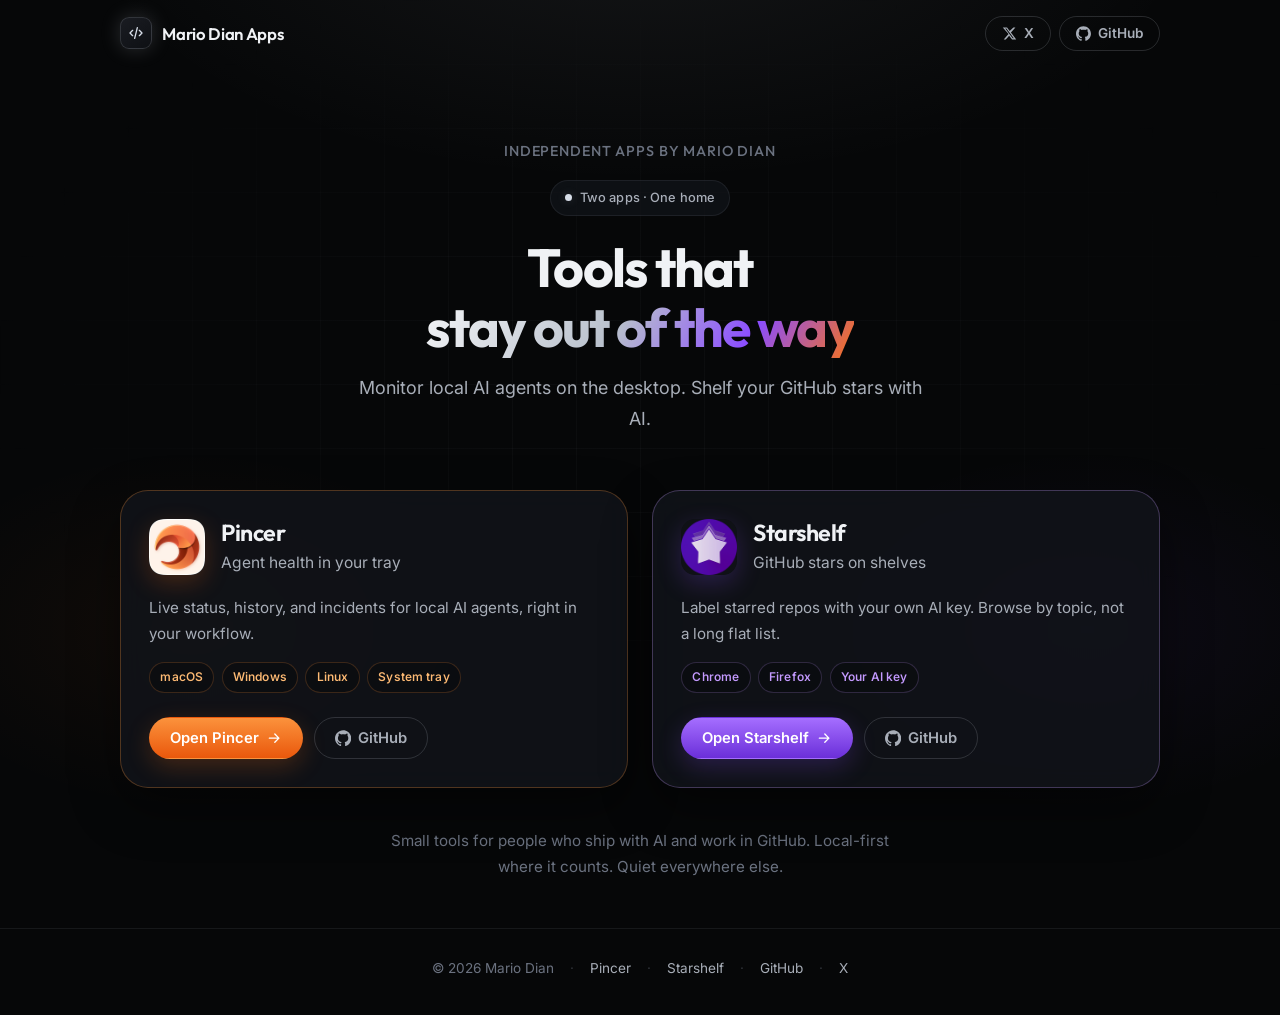
==== commit d8144e5b: "docs(hub): drop instructional line from hero lead Leave the product description to two short sentenc" ====
--- a/index.html
+++ b/index.html
@@ -92,7 +92,6 @@
 
           <p class="hero-lead reveal reveal-delay-2">
             Monitor local AI agents on the desktop. Shelf your GitHub stars with AI.
-            Choose a product and open it.
           </p>
         </div>
       </section>
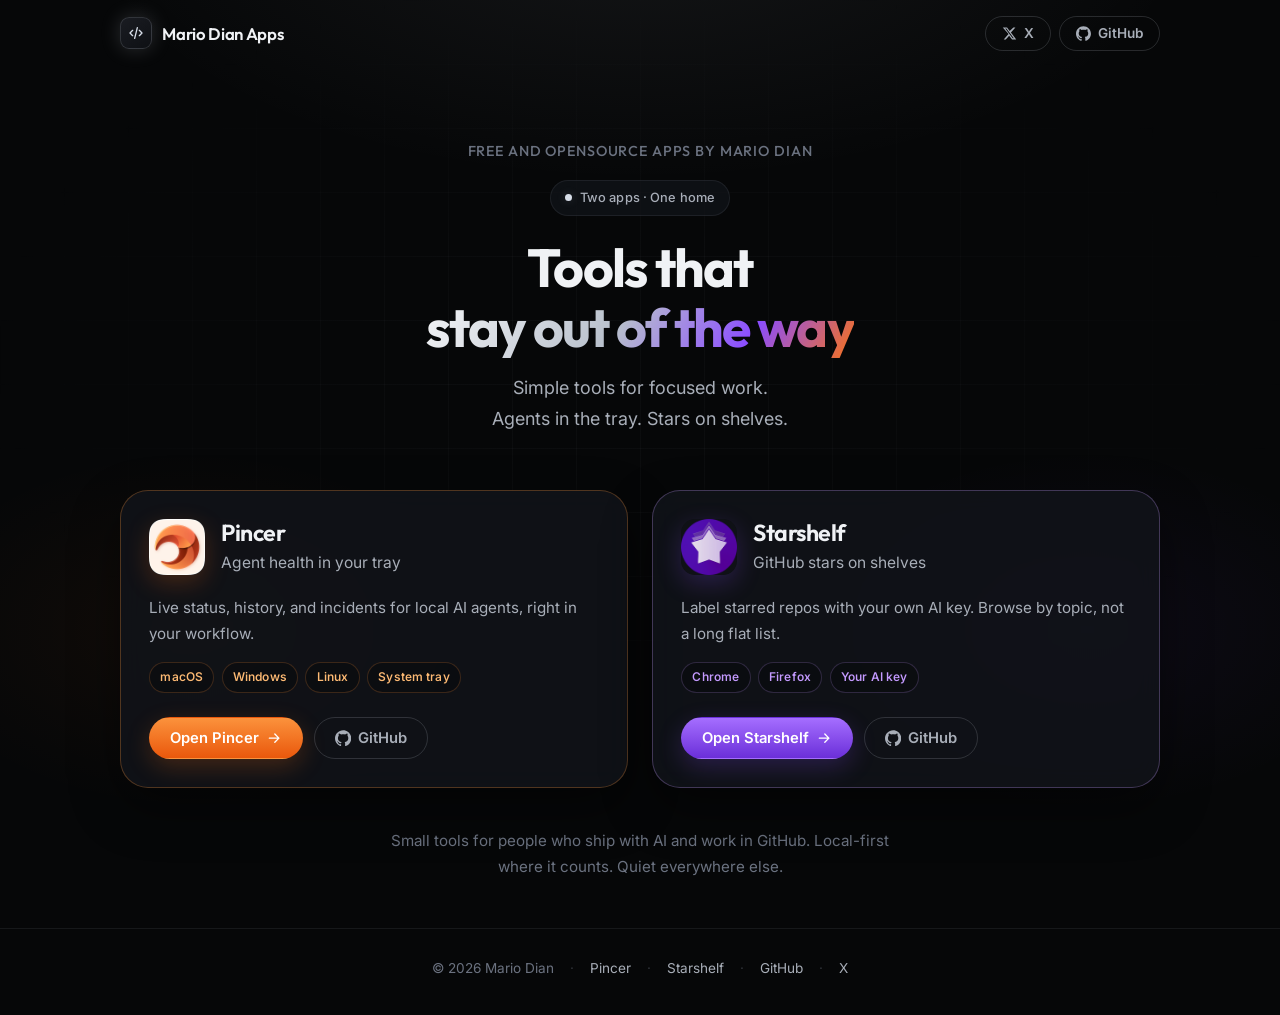
==== commit 9fffaf44: "docs(hub): refresh hero studio line and lead copy Lead with free open source positioning and a simpl" ====
--- a/index.html
+++ b/index.html
@@ -6,20 +6,20 @@
     <title>Mario Dian Apps: Pincer and Starshelf</title>
     <meta
       name="description"
-      content="Apps by Mario Dian. Pincer watches local AI agents on your desktop. Starshelf shelves GitHub stars with AI."
+      content="Simple tools by Mario Dian. Pincer for local AI agents. Starshelf for GitHub stars."
     />
     <meta name="theme-color" content="#060708" />
     <meta property="og:type" content="website" />
     <meta property="og:title" content="Mario Dian Apps: Pincer and Starshelf" />
     <meta
       property="og:description"
-      content="Pincer watches local AI agents. Starshelf shelves GitHub stars with AI."
+      content="Simple tools for focused work. Agents in the tray. Stars on shelves."
     />
     <meta name="twitter:card" content="summary" />
     <meta name="twitter:title" content="Mario Dian Apps" />
     <meta
       name="twitter:description"
-      content="Pincer and Starshelf: tools that stay out of the way."
+      content="Simple tools for focused work. Pincer and Starshelf."
     />
     <link rel="icon" type="image/png" href="pincer/assets/icon-256.png" />
     <link rel="preconnect" href="https://fonts.googleapis.com" />
@@ -78,7 +78,7 @@
     <main>
       <section class="hero">
         <div class="container">
-          <p class="studio-line reveal">Independent apps by Mario Dian</p>
+          <p class="studio-line reveal">Free and opensource apps by Mario Dian</p>
 
           <div class="hero-badge reveal reveal-delay-1">
             <span class="hero-badge-dot" aria-hidden="true"></span>
@@ -91,7 +91,8 @@
           </h1>
 
           <p class="hero-lead reveal reveal-delay-2">
-            Monitor local AI agents on the desktop. Shelf your GitHub stars with AI.
+            <span class="hero-lead-line">Simple tools for focused work.</span>
+            <span class="hero-lead-line">Agents in the tray. Stars on&nbsp;shelves.</span>
           </p>
         </div>
       </section>
--- a/css/styles.css
+++ b/css/styles.css
@@ -361,10 +361,15 @@
 
 .hero-lead {
   margin: 0 auto;
-  max-width: 36rem;
+  max-width: 34rem;
   color: var(--text-secondary);
   font-size: clamp(1rem, 1.6vw, 1.125rem);
   line-height: 1.7;
+  text-wrap: pretty;
+}
+
+.hero-lead-line {
+  display: block;
 }
 
 /* ——— Product stage ——— */
